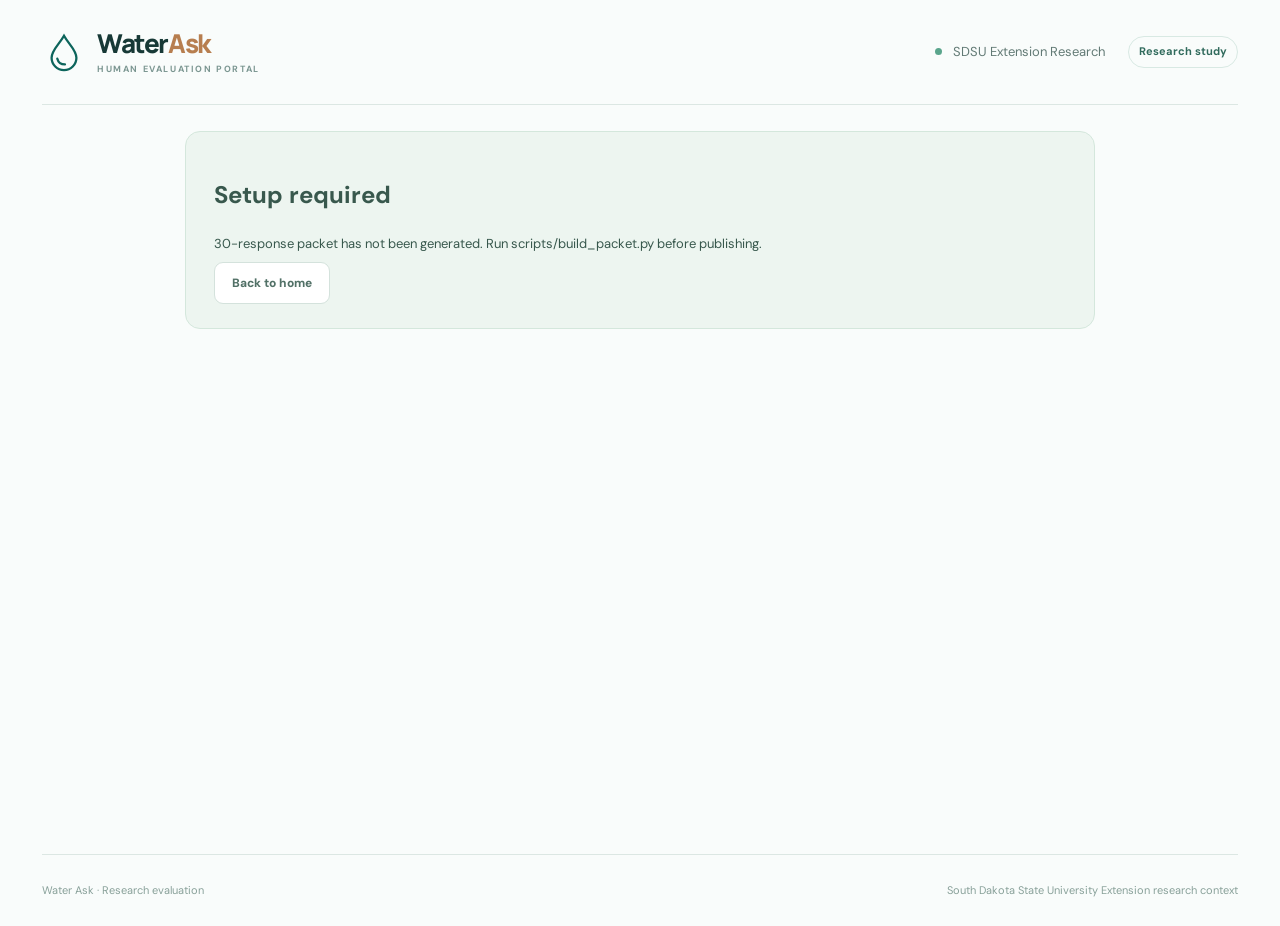
==== frontend/index.html @ 839d5b42 "Main Site" ====
<!doctype html>
<html lang="en"><head>
<meta charset="utf-8"><meta name="viewport" content="width=device-width, initial-scale=1">
<meta name="theme-color" content="#0e4947"><meta name="description" content="SDSU Water Ask: human evaluation of AI-assisted water resource answers.">
<title>Water Ask | Human Evaluation</title>
<link rel="preconnect" href="https://fonts.googleapis.com"><link rel="preconnect" href="https://fonts.gstatic.com" crossorigin>
<link href="https://fonts.googleapis.com/css2?family=DM+Sans:wght@400;500;600;700&family=Manrope:wght@400;500;600;700;800&display=swap" rel="stylesheet">
<link rel="stylesheet" href="style.css"><script src="config.js"></script><script defer src="app.js"></script>
</head><body>
<div class="shell">
<header class="site-header"><a class="brand" href="#" id="homeLink" aria-label="Water Ask Home"><span class="brand-icon" aria-hidden="true"><svg viewBox="0 0 44 44" fill="none"><path d="M22 5c5 9 13 15 13 23a13 13 0 1 1-26 0C9 20 17 14 22 5Z" stroke="currentColor" stroke-width="2.4"/><path d="M15 29c1 4 4 6 8 6" stroke="currentColor" stroke-width="2.4" stroke-linecap="round"/></svg></span><span>Water<span class="brand-accent">Ask</span><small>HUMAN EVALUATION PORTAL</small></span></a><div class="header-right"><span class="header-dot"></span><span>SDSU Extension Research</span><span class="header-tag">Research study</span></div></header>
<main>
<section id="landing" class="view"><div class="hero"><div class="eyebrow"><span class="pulse"></span> SOUTH DAKOTA WATER RESOURCES · RESEARCH STUDY</div><h1>Helping make water<br><em>research more accessible.</em></h1><p>Explore our Retrieval-Augmented Generation (RAG) project or help assess the quality of AI-generated answers using a simple, guided evaluation.</p></div>
<div class="choice-grid"><a class="choice-card choice-learn" href="https://jackssdstate-my.sharepoint.com/:f:/g/personal/nirajan_ghimire_jacks_sdstate_edu/IgARyG3_3WVORIlcYuqxQpuQAceXx2828VriGo1oYmivia4?e=wcxKYQ" target="_blank" rel="noopener noreferrer"><span class="choice-icon"><svg viewBox="0 0 48 48" fill="none" stroke="currentColor" stroke-width="2" stroke-linecap="round" stroke-linejoin="round"><path d="M24 10 4 20l20 10 20-10L24 10Z"/><path d="M11 25v9c9 7 17 7 26 0v-9"/><path d="M44 20v13"/></svg></span><span class="choice-index">01 / EXPLORE</span><h2>Learn about the RAG</h2><p>Learn how Water Ask retrieves SDSU Extension research and uses it to support water resource questions.</p><span class="choice-action">Explore project resources <span aria-hidden="true">↗</span></span></a>
<button type="button" class="choice-card choice-eval" id="openEvaluation"><span class="choice-icon"><svg viewBox="0 0 48 48" fill="none" stroke="currentColor" stroke-width="2" stroke-linecap="round" stroke-linejoin="round"><rect x="11" y="8" width="28" height="35" rx="5"/><path d="M19 8V5h12v3M18 20l3 3 5-6M18 33h14M28 21h5"/></svg></span><span class="choice-index">02 / PARTICIPATE</span><h2>Evaluate AI responses</h2><p>Read 30 anonymized AI answers, review supporting sources, and score their quality using four research metrics.</p><span class="choice-action">Begin evaluation <span aria-hidden="true">→</span></span></button></div>
<div class="landing-footnote"><span>30 responses</span><span>4 evaluation dimensions</span><span>Anonymous model identities</span></div></section>
<section id="register" class="view hidden narrow"><button class="back-link" data-goto="landing">← Back to home</button><div class="step-label">GETTING STARTED · STEP 01</div><h1 class="section-title">Evaluator information</h1><p class="section-subtitle">Before beginning, please enter your information. You'll evaluate 30 AI responses, one at a time.</p><div class="notice"><div class="notice-title">Privacy and research use</div><p>Your name, email, and affiliation will be collected for research administration. Your evaluation scores will be analyzed and reported using a participant ID rather than your name or email. Identifying information will not be included in published results or publicly shared datasets. Access will be restricted to the authorized research team. Your survey progress is stored in Cloudflare's database.</p><p class="muted-small">Provide this notice only if it matches your actual research practices and any required ethics/IRB approval. Initials are not inherently anonymous.</p></div><form id="registerForm" class="form-card"><div class="field-row"><label>Judge initials <span>*</span><input name="initials" required minlength="2" maxlength="12" autocomplete="off" placeholder="e.g., NG"></label><label>Full name <span>*</span><input name="full_name" required maxlength="120" autocomplete="name" placeholder="Your full name"></label></div><div class="field-row"><label>Email address <span>*</span><input name="email" type="email" required maxlength="254" autocomplete="email" placeholder="name@university.edu"></label><label>Institutional affiliation <span>*</span><input name="affiliation" required maxlength="200" autocomplete="organization" placeholder="e.g., South Dakota State University"></label></div><label class="check-label"><input name="consent" type="checkbox" required><span>I have read the information above and agree to take part in this evaluation.</span></label><div class="form-footer"><p>All 30 responses can be completed across multiple visits on this device.</p><button type="submit" class="primary-btn" id="registerBtn">Continue to evaluation <span>→</span></button></div></form></section>
<section id="evaluation" class="view hidden"><div class="eval-top"><div><span class="step-label">INDEPENDENT HUMAN EVALUATION</span><h1 class="section-title">Review AI responses</h1></div><button id="exitEval" class="outline-btn">Save & exit</button></div><div class="eval-layout"><aside class="eval-sidebar"><div class="sidebar-label">YOUR PROGRESS</div><div class="progress-numbers"><strong id="progressCount">0</strong><span>/ 30 completed</span></div><div class="progress-track"><div id="progressFill"></div></div><div class="sidebar-divider"></div><div class="sidebar-label">RESPONSE NAVIGATION</div><div class="question-nav" id="questionNav"></div><div class="sidebar-tip"><strong>Evaluation guide</strong><p>Score the answer itself, not the AI model. Expand its retrieved sources if needed.</p><span>1 = Very poor · 5 = Excellent</span></div></aside><div class="eval-main"><div class="eval-card"><div class="eval-eyebrow" id="responseCounter">RESPONSE 01 OF 30</div><h2 id="questionTitle">Loading question...</h2><div class="response-area"><div class="response-head"><span class="small-icon">✦</span> AI-GENERATED RESPONSE <span class="blind-pill">Model identity hidden</span></div><div id="answerContent" class="answer-content"></div></div><details class="sources-panel" id="sourcesPanel"><summary><span>▤ &nbsp; Retrieved source excerpts <span id="sourceCount" class="count-pill">0</span></span><span class="summary-right">Click to review <span aria-hidden="true">⌄</span></span></summary><div id="sourcesContent" class="source-content"></div></details><div class="ratings-area"><h3>Evaluate this response</h3><p>Choose one rating for each of the four dimensions below.</p><div id="ratingGroups"></div><label class="comment-label" for="commentInput">Additional comments <span>(optional)</span></label><textarea id="commentInput" rows="3" maxlength="3000" placeholder="Describe any factual errors, unsupported claims, or missing information..."></textarea></div></div><div class="nav-actions"><button class="outline-btn" id="prevBtn">← Previous</button><div class="save-feedback" id="saveFeedback" role="status" aria-live="polite"></div><button class="primary-btn" id="saveNextBtn">Save & next →</button></div><div id="finalActions" class="final-actions hidden"><p>Once all 30 responses have been saved, you can submit your evaluation.</p><button class="primary-btn" id="submitBtn">Submit all evaluations ✓</button></div></div></div></section>
<section id="complete" class="view hidden narrow completion"><div class="completion-mark">✓</div><span class="step-label">EVALUATION SUBMITTED</span><h1>Thank you for contributing.</h1><p>Your evaluation has been securely submitted. Your answers will help the research team compare AI-generated responses and improve the quality of evidence-grounded water information.</p><div class="receipt"><span>Participant ID</span><strong id="receiptId"></strong></div><button class="outline-btn" data-goto="landing">Return to home</button></section>
<section id="setup" class="view hidden narrow"><div class="notice"><h2>Setup required</h2><p id="setupError">This site needs an evaluation packet and Cloudflare API URL before it can accept responses.</p><button data-goto="landing" class="outline-btn">Back to home</button></div></section>
</main><footer class="site-footer"><span>Water Ask · Research evaluation</span><span>South Dakota State University Extension research context</span></footer>
</div><div id="toast" class="toast" role="alert" aria-live="assertive"></div>
</body></html>
---- frontend/style.css ----
:root{--ink:#173936;--muted:#6b817d;--green:#0d655c;--light:#edf6f3;--stroke:#dce7e3;--bg:#f9fcfb;--accent:#ba753f}*{box-sizing:border-box}body{margin:0;font-family:'DM Sans',sans-serif;color:var(--ink);background:var(--bg);line-height:1.55}button,input,textarea{font:inherit}button{cursor:pointer}a{color:inherit}.shell{max-width:1370px;padding:0 42px;margin:auto}.site-header{display:flex;justify-content:space-between;align-items:center;height:105px;border-bottom:1px solid var(--stroke)}.brand{display:flex;align-items:center;gap:11px;text-decoration:none;font:800 26px 'Manrope',sans-serif;letter-spacing:-1.4px;line-height:1.1}.brand-icon{width:44px;height:44px;display:grid;place-items:center;color:var(--green)}.brand-icon svg{width:42px}.brand-accent{color:#b77e4f}.brand small{display:block;font:700 9px 'DM Sans',sans-serif;letter-spacing:1.6px;color:#7b9691;margin-top:5px}.header-right{display:flex;gap:11px;align-items:center;color:#627a75;font-size:13px}.header-dot,.pulse{background:#5aa58c;border-radius:50%;width:7px;height:7px;display:inline-block}.header-tag{margin-left:12px;border:1px solid #d8e9e3;color:#316b5d;padding:6px 10px;border-radius:100px;font-size:11px;font-weight:700}main{min-height:calc(100vh - 177px)}.view{animation:fade .35s ease}.hidden{display:none!important}@keyframes fade{from{opacity:.3;transform:translateY(5px)}to{opacity:1;transform:none}}.hero{padding:78px 0 44px;max-width:850px}.eyebrow,.step-label{color:var(--green);font-weight:800;letter-spacing:2px;font-size:10px}.eyebrow{display:flex;align-items:center;gap:10px}.hero h1{font:800 clamp(37px,4.2vw,65px)/1.15 'Manrope',sans-serif;letter-spacing:-3.1px;margin:20px 0}.hero h1 em{font-style:normal;color:#538779}.hero p{max-width:680px;font-size:16px;color:#637b76;margin:0;line-height:1.9}.choice-grid{display:grid;grid-template-columns:repeat(2,minmax(0,1fr));gap:24px}.choice-card{text-decoration:none;display:flex;flex-direction:column;align-items:flex-start;text-align:left;padding:37px 39px 32px;min-height:333px;border:1px solid var(--stroke);border-radius:17px;background:white;box-shadow:0 12px 34px rgba(19,53,44,.035);transition:transform .2s,border-color .2s,box-shadow .2s;color:var(--ink);width:100%}.choice-card:hover{transform:translateY(-4px);border-color:#9dbeb2;box-shadow:0 20px 45px rgba(19,53,44,.07)}.choice-eval{background:#eaf4ee;border-color:#cfe5d8}.choice-icon{display:grid;place-items:center;width:62px;height:62px;background:#eef4f0;border-radius:17px;margin-bottom:28px;color:#48796d}.choice-eval .choice-icon{background:#d7eae0;color:#116956}.choice-icon svg{width:34px;height:34px}.choice-index{font:800 10px 'DM Sans',sans-serif;color:#88a19a;letter-spacing:1.6px}.choice-card h2{font:800 25px 'Manrope',sans-serif;letter-spacing:-1px;margin:10px 0 8px}.choice-card p{color:#6d827d;font-size:14px;max-width:420px;line-height:1.8;margin:0 0 25px}.choice-action{margin-top:auto;font-size:13px;font-weight:800;color:#126958;display:flex;align-items:center;gap:10px}.landing-footnote{display:flex;gap:30px;color:#88a098;font-weight:600;font-size:12px;margin:29px 0 60px}.landing-footnote span:before{content:'✓';margin-right:8px;color:#57a88f}.site-footer{height:72px;border-top:1px solid var(--stroke);display:flex;justify-content:space-between;align-items:center;color:#88a099;font-size:11px}.narrow{max-width:910px;margin:0 auto}.back-link{margin:35px 0 24px;background:none;border:0;color:#6c827a;font-weight:700;padding:0}.section-title{font:800 35px 'Manrope',sans-serif;letter-spacing:-1.3px;margin:9px 0}.section-subtitle{color:#69807a;margin:10px 0 25px}.notice{background:#edf5f0;border:1px solid #d4e7dc;border-radius:15px;padding:24px 28px;color:#38584d;margin:26px 0}.notice-title{font-weight:800;margin-bottom:8px}.notice p{font-size:13px;line-height:1.75;margin:6px 0}.muted-small{color:#77908a}.form-card{background:#fff;border:1px solid var(--stroke);border-radius:16px;padding:28px 30px;margin-bottom:55px}.field-row{display:grid;grid-template-columns:1fr 1fr;gap:24px;margin-bottom:24px}label{font-size:13px;font-weight:700;display:block}label>span{color:#a96c45}input:not([type=checkbox]),textarea{display:block;width:100%;outline:none;border:1px solid #dae7e2;border-radius:9px;padding:13px 14px;background:#fff;color:var(--ink);font-size:14px;margin-top:9px}input:focus,textarea:focus{border-color:#388b77;box-shadow:0 0 0 3px #cbe8dc66}.check-label{display:flex;align-items:flex-start;gap:10px;font-weight:500;color:#566f67;line-height:1.6}.check-label input{width:18px;height:18px;accent-color:var(--green);margin-top:3px;flex:none}.form-footer{display:flex;align-items:center;justify-content:space-between;gap:20px;margin-top:25px;border-top:1px solid var(--stroke);padding-top:24px}.form-footer p{max-width:300px;font-size:12px;color:#87a097}.primary-btn{background:var(--green);border:1px solid var(--green);color:white;padding:13px 21px;border-radius:9px;font-size:13px;font-weight:800;white-space:nowrap}.primary-btn:hover{background:#094d46}.primary-btn:disabled{opacity:.5;cursor:wait}.outline-btn{background:#fff;border:1px solid #d4e2dc;border-radius:9px;padding:11px 17px;font-size:12px;font-weight:800;color:#527167}.outline-btn:hover{background:#f0f8f4}.eval-top{display:flex;align-items:end;justify-content:space-between;margin:38px 0 26px}.eval-layout{display:grid;grid-template-columns:252px minmax(0,1fr);gap:29px;align-items:start;margin-bottom:55px}.eval-sidebar{background:#fff;border:1px solid var(--stroke);border-radius:14px;padding:24px;position:sticky;top:16px}.sidebar-label{font-weight:800;font-size:10px;color:#809c92;letter-spacing:1.5px}.progress-numbers{margin:13px 0}.progress-numbers strong{font:800 30px 'Manrope',sans-serif}.progress-numbers span{font-size:12px;color:#90a69d}.progress-track{background:#eaf1ed;height:7px;border-radius:8px;overflow:hidden}.progress-track div{width:0;height:100%;background:#258471;transition:width .25s}.sidebar-divider{border-top:1px solid var(--stroke);margin:26px 0}.question-nav{display:grid;grid-template-columns:repeat(5,1fr);gap:8px;margin:15px 0 24px}.question-nav button{border:1px solid #e1ebe6;color:#6d857c;background:white;border-radius:7px;height:36px;font-size:11px;font-weight:800}.question-nav button.done{background:#d6ecdf;border-color:#a7cfbc;color:#1a7d64}.question-nav button.active{background:#176f62;border-color:#176f62;color:white}.sidebar-tip{background:#f1f8f4;padding:16px;border-radius:11px;color:#53786a}.sidebar-tip strong{font-size:12px}.sidebar-tip p{font-size:12px;margin:7px 0 12px}.sidebar-tip span{font-size:10px;font-weight:800}.eval-card{border:1px solid var(--stroke);border-radius:16px;background:#fff;padding:32px}.eval-eyebrow{color:#1d806c;font-size:10px;font-weight:800;letter-spacing:1.4px}.eval-card h2{font:800 23px/1.45 'Manrope',sans-serif;letter-spacing:-.7px;margin:13px 0 23px}.response-area{background:#f5f8f7;border:1px solid #e5eeea;border-radius:12px;padding:23px}.response-head{font-size:11px;letter-spacing:1px;color:#607e71;font-weight:800;display:flex;align-items:center;gap:9px;margin-bottom:19px}.small-icon{color:#bd8c4e;font-size:18px}.blind-pill{margin-left:auto;background:white;padding:5px 10px;border:1px solid #e0e9e3;color:#849c90;border-radius:100px;letter-spacing:0;font-size:10px}.answer-content{font-size:14px;line-height:1.9;color:#29433f;overflow-wrap:anywhere}.answer-content p{margin:0 0 14px}.answer-content p:last-child{margin-bottom:0}.answer-content h3{margin:15px 0 7px;font-size:15px}.answer-content ul,.answer-content ol{padding-left:22px;margin:6px 0 14px}.answer-content li{margin:6px 0}.answer-content a{color:var(--green)}.citation{color:#177965;font-weight:800}.sources-panel{margin:21px 0;border:1px solid #dce8e2;border-radius:12px}.sources-panel summary{list-style:none;display:flex;justify-content:space-between;gap:16px;align-items:center;padding:17px 18px;font-size:13px;font-weight:800;cursor:pointer}.sources-panel summary::-webkit-details-marker{display:none}.summary-right{color:#8aa49a;font-weight:500;font-size:11px}.count-pill{font-size:10px;background:#eaf3ef;color:#467e6b;padding:3px 8px;border-radius:100px;margin-left:6px}.source-content{border-top:1px solid var(--stroke);padding:0 18px 18px;max-height:520px;overflow:auto}.source-item{padding:17px 0;border-bottom:1px solid var(--stroke)}.source-item:last-child{border-bottom:none}.source-item strong{font-size:12px}.source-item p{white-space:pre-wrap;color:#5b746a;font-size:12px;line-height:1.75;margin:8px 0 0}.ratings-area{border-top:1px solid var(--stroke);margin-top:28px;padding-top:25px}.ratings-area h3{font:800 20px 'Manrope',sans-serif;margin:0 0 6px}.ratings-area>p{font-size:12px;color:#829a8f;margin:0 0 22px}.metric-row{display:grid;grid-template-columns:minmax(0,1fr) minmax(250px,1.1fr);align-items:center;gap:20px;border-bottom:1px solid #edf1ef;padding:13px 0}.metric-name strong{font-size:13px}.metric-name small{font-size:11px;display:block;color:#8aa096;margin-top:2px}.scale{display:flex;gap:6px;justify-content:flex-end}.score-option{display:flex;align-items:center;justify-content:center;width:36px;height:36px;cursor:pointer}.score-option input{position:absolute;opacity:0;width:1px;height:1px}.score-option span{height:36px;width:36px;display:grid;place-items:center;border:1px solid #dbe7e1;border-radius:8px;color:#799087;font-size:12px;font-weight:800}.score-option input:checked+span{background:var(--green);border-color:var(--green);color:#fff}.score-option input:focus-visible+span{outline:3px solid #9ad7b9;outline-offset:2px}.comment-label{margin-top:23px}.comment-label span{font-weight:400;color:#97a99e}.nav-actions{display:flex;align-items:center;justify-content:space-between;gap:15px;margin-top:18px}.save-feedback{font-size:12px;color:#528675}.final-actions{margin-top:22px;text-align:right;background:#eef8f1;border:1px solid #d9e7d9;padding:21px;border-radius:12px}.final-actions p{font-size:12px;color:#557368}.completion{text-align:center;padding:100px 0}.completion-mark{width:88px;height:88px;background:#dbf0e4;color:#187b65;display:grid;place-items:center;border-radius:50%;font-size:44px;margin:0 auto 25px}.completion h1{font:800 35px 'Manrope',sans-serif}.completion p{color:#71887e;max-width:600px;margin:0 auto 30px}.receipt{padding:16px 24px;background:#edf6f0;border:1px solid var(--stroke);border-radius:12px;margin:0 auto 26px;max-width:400px;display:flex;flex-direction:column;gap:8px}.receipt span{color:#8ba69b;font-size:12px}.receipt strong{font-size:12px;overflow-wrap:anywhere}.toast{position:fixed;bottom:22px;right:22px;background:#24463e;color:#fff;padding:13px 20px;border-radius:9px;box-shadow:0 10px 35px #0003;font-size:13px;max-width:390px;display:none;z-index:20}.toast.show{display:block}@media(max-width:860px){.shell{padding:0 20px}.choice-grid{grid-template-columns:1fr}.eval-layout{grid-template-columns:1fr}.eval-sidebar{position:static}.question-nav{grid-template-columns:repeat(10,1fr)}.header-right .header-tag{display:none}.hero{padding-top:48px}}@media(max-width:540px){.site-header{height:80px}.header-right{font-size:0}.choice-card{padding:25px;min-height:290px}.hero h1{letter-spacing:-1.8px}.landing-footnote{gap:10px;flex-wrap:wrap}.field-row{grid-template-columns:1fr;gap:18px}.form-footer{flex-direction:column;align-items:stretch}.form-card,.eval-card{padding:21px}.eval-top{align-items:start}.eval-top .outline-btn{margin-top:16px}.metric-row{grid-template-columns:1fr;gap:10px}.scale{justify-content:flex-start}.question-nav{grid-template-columns:repeat(6,1fr)}.site-footer{gap:10px;font-size:9px}.nav-actions{flex-wrap:wrap}.save-feedback{order:3;width:100%;text-align:center}}
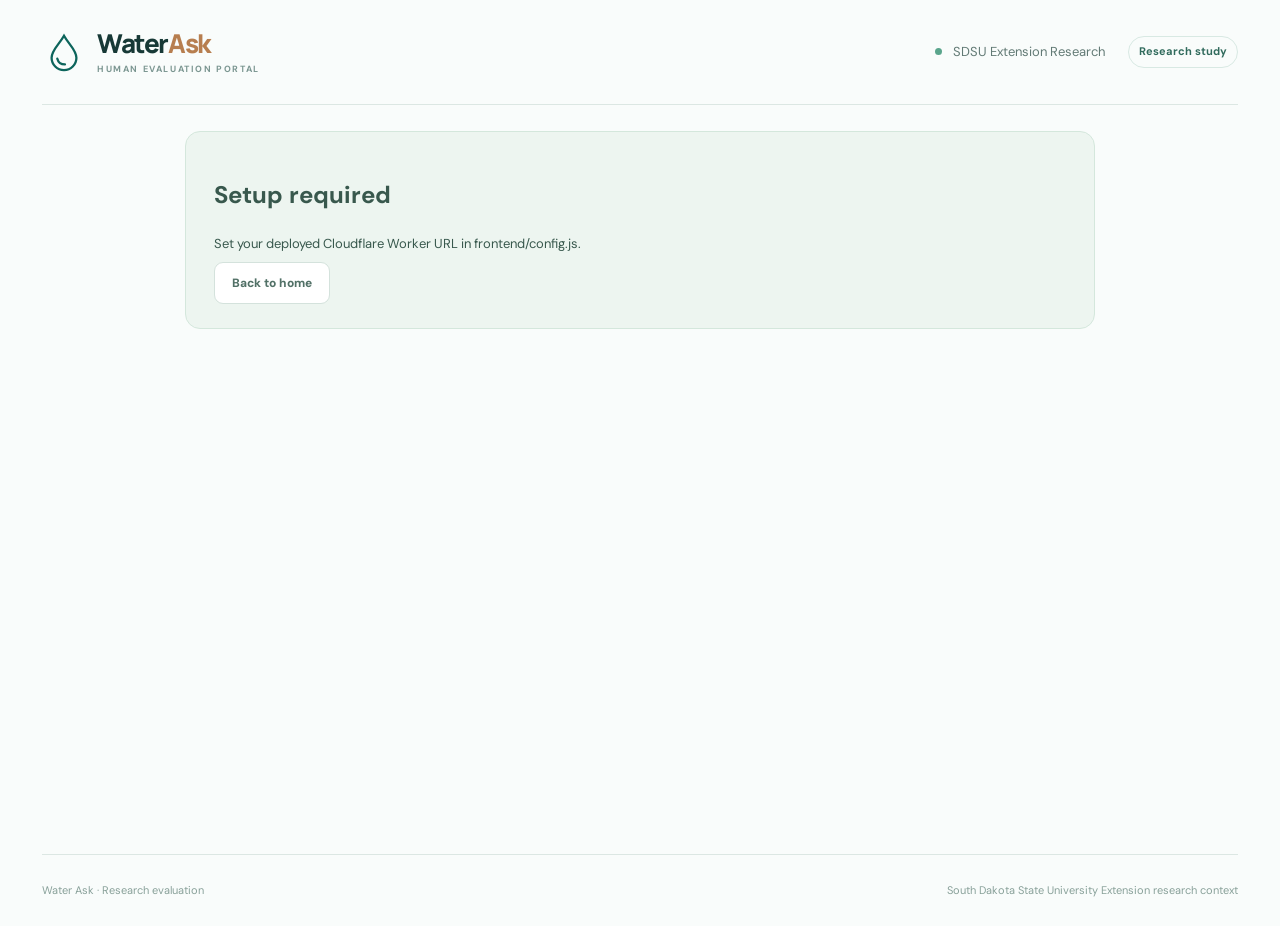
==== commit f8a525c8: "Final design" ====
--- a/frontend/index.html
+++ b/frontend/index.html
@@ -12,10 +12,19 @@
 <main>
 <section id="landing" class="view"><div class="hero"><div class="eyebrow"><span class="pulse"></span> SOUTH DAKOTA WATER RESOURCES · RESEARCH STUDY</div><h1>Helping make water<br><em>research more accessible.</em></h1><p>Explore our Retrieval-Augmented Generation (RAG) project or help assess the quality of AI-generated answers using a simple, guided evaluation.</p></div>
 <div class="choice-grid"><a class="choice-card choice-learn" href="https://jackssdstate-my.sharepoint.com/:f:/g/personal/nirajan_ghimire_jacks_sdstate_edu/IgARyG3_3WVORIlcYuqxQpuQAceXx2828VriGo1oYmivia4?e=wcxKYQ" target="_blank" rel="noopener noreferrer"><span class="choice-icon"><svg viewBox="0 0 48 48" fill="none" stroke="currentColor" stroke-width="2" stroke-linecap="round" stroke-linejoin="round"><path d="M24 10 4 20l20 10 20-10L24 10Z"/><path d="M11 25v9c9 7 17 7 26 0v-9"/><path d="M44 20v13"/></svg></span><span class="choice-index">01 / EXPLORE</span><h2>Learn about the RAG</h2><p>Learn how Water Ask retrieves SDSU Extension research and uses it to support water resource questions.</p><span class="choice-action">Explore project resources <span aria-hidden="true">↗</span></span></a>
-<button type="button" class="choice-card choice-eval" id="openEvaluation"><span class="choice-icon"><svg viewBox="0 0 48 48" fill="none" stroke="currentColor" stroke-width="2" stroke-linecap="round" stroke-linejoin="round"><rect x="11" y="8" width="28" height="35" rx="5"/><path d="M19 8V5h12v3M18 20l3 3 5-6M18 33h14M28 21h5"/></svg></span><span class="choice-index">02 / PARTICIPATE</span><h2>Evaluate AI responses</h2><p>Read 30 anonymized AI answers, review supporting sources, and score their quality using four research metrics.</p><span class="choice-action">Begin evaluation <span aria-hidden="true">→</span></span></button></div>
-<div class="landing-footnote"><span>30 responses</span><span>4 evaluation dimensions</span><span>Anonymous model identities</span></div></section>
-<section id="register" class="view hidden narrow"><button class="back-link" data-goto="landing">← Back to home</button><div class="step-label">GETTING STARTED · STEP 01</div><h1 class="section-title">Evaluator information</h1><p class="section-subtitle">Before beginning, please enter your information. You'll evaluate 30 AI responses, one at a time.</p><div class="notice"><div class="notice-title">Privacy and research use</div><p>Your name, email, and affiliation will be collected for research administration. Your evaluation scores will be analyzed and reported using a participant ID rather than your name or email. Identifying information will not be included in published results or publicly shared datasets. Access will be restricted to the authorized research team. Your survey progress is stored in Cloudflare's database.</p><p class="muted-small">Provide this notice only if it matches your actual research practices and any required ethics/IRB approval. Initials are not inherently anonymous.</p></div><form id="registerForm" class="form-card"><div class="field-row"><label>Judge initials <span>*</span><input name="initials" required minlength="2" maxlength="12" autocomplete="off" placeholder="e.g., NG"></label><label>Full name <span>*</span><input name="full_name" required maxlength="120" autocomplete="name" placeholder="Your full name"></label></div><div class="field-row"><label>Email address <span>*</span><input name="email" type="email" required maxlength="254" autocomplete="email" placeholder="name@university.edu"></label><label>Institutional affiliation <span>*</span><input name="affiliation" required maxlength="200" autocomplete="organization" placeholder="e.g., South Dakota State University"></label></div><label class="check-label"><input name="consent" type="checkbox" required><span>I have read the information above and agree to take part in this evaluation.</span></label><div class="form-footer"><p>All 30 responses can be completed across multiple visits on this device.</p><button type="submit" class="primary-btn" id="registerBtn">Continue to evaluation <span>→</span></button></div></form></section>
-<section id="evaluation" class="view hidden"><div class="eval-top"><div><span class="step-label">INDEPENDENT HUMAN EVALUATION</span><h1 class="section-title">Review AI responses</h1></div><button id="exitEval" class="outline-btn">Save & exit</button></div><div class="eval-layout"><aside class="eval-sidebar"><div class="sidebar-label">YOUR PROGRESS</div><div class="progress-numbers"><strong id="progressCount">0</strong><span>/ 30 completed</span></div><div class="progress-track"><div id="progressFill"></div></div><div class="sidebar-divider"></div><div class="sidebar-label">RESPONSE NAVIGATION</div><div class="question-nav" id="questionNav"></div><div class="sidebar-tip"><strong>Evaluation guide</strong><p>Score the answer itself, not the AI model. Expand its retrieved sources if needed.</p><span>1 = Very poor · 5 = Excellent</span></div></aside><div class="eval-main"><div class="eval-card"><div class="eval-eyebrow" id="responseCounter">RESPONSE 01 OF 30</div><h2 id="questionTitle">Loading question...</h2><div class="response-area"><div class="response-head"><span class="small-icon">✦</span> AI-GENERATED RESPONSE <span class="blind-pill">Model identity hidden</span></div><div id="answerContent" class="answer-content"></div></div><details class="sources-panel" id="sourcesPanel"><summary><span>▤ &nbsp; Retrieved source excerpts <span id="sourceCount" class="count-pill">0</span></span><span class="summary-right">Click to review <span aria-hidden="true">⌄</span></span></summary><div id="sourcesContent" class="source-content"></div></details><div class="ratings-area"><h3>Evaluate this response</h3><p>Choose one rating for each of the four dimensions below.</p><div id="ratingGroups"></div><label class="comment-label" for="commentInput">Additional comments <span>(optional)</span></label><textarea id="commentInput" rows="3" maxlength="3000" placeholder="Describe any factual errors, unsupported claims, or missing information..."></textarea></div></div><div class="nav-actions"><button class="outline-btn" id="prevBtn">← Previous</button><div class="save-feedback" id="saveFeedback" role="status" aria-live="polite"></div><button class="primary-btn" id="saveNextBtn">Save & next →</button></div><div id="finalActions" class="final-actions hidden"><p>Once all 30 responses have been saved, you can submit your evaluation.</p><button class="primary-btn" id="submitBtn">Submit all evaluations ✓</button></div></div></div></section>
+<button type="button" class="choice-card choice-eval" id="openEvaluation"><span class="choice-icon"><svg viewBox="0 0 48 48" fill="none" stroke="currentColor" stroke-width="2" stroke-linecap="round" stroke-linejoin="round"><rect x="11" y="8" width="28" height="35" rx="5"/><path d="M19 8V5h12v3M18 20l3 3 5-6M18 33h14M28 21h5"/></svg></span><span class="choice-index">02 / PARTICIPATE</span><h2>Evaluate AI responses</h2><p>Compare three anonymized AI answers for each of 10 questions, review the evidence, and score each answer on four research metrics.</p><span class="choice-action">Begin evaluation <span aria-hidden="true">→</span></span></button></div>
+<div class="landing-footnote"><span>10 questions · 30 responses</span><span>4 evaluation dimensions</span><span>Anonymous model identities</span></div></section>
+<section id="register" class="view hidden narrow"><button class="back-link" data-goto="landing">← Back to home</button><div class="step-label">GETTING STARTED · STEP 01</div><h1 class="section-title">Evaluator information</h1><p class="section-subtitle">Before beginning, please enter your information. You'll compare three AI responses for each of 10 questions.</p><div class="notice"><div class="notice-title">Privacy and research use</div><p>Your name, email, and affiliation will be collected for research administration. Your evaluation scores will be analyzed and reported using a participant ID rather than your name or email. Identifying information will not be included in published results or publicly shared datasets. Access will be restricted to the authorized research team. Your survey progress is stored in Cloudflare's database.</p><p class="muted-small">Provide this notice only if it matches your actual research practices and any required ethics/IRB approval. Initials are not inherently anonymous.</p></div><form id="registerForm" class="form-card"><div class="field-row"><label>Judge initials <span>*</span><input name="initials" required minlength="2" maxlength="12" autocomplete="off" placeholder="e.g., NG"></label><label>Full name <span>*</span><input name="full_name" required maxlength="120" autocomplete="name" placeholder="Your full name"></label></div><div class="field-row"><label>Email address <span>*</span><input name="email" type="email" required maxlength="254" autocomplete="email" placeholder="name@university.edu"></label><label>Institutional affiliation <span>*</span><input name="affiliation" required maxlength="200" autocomplete="organization" placeholder="e.g., South Dakota State University"></label></div><label class="check-label"><input name="consent" type="checkbox" required><span>I have read the information above and agree to take part in this evaluation.</span></label><div class="form-footer"><p>Your scores can be saved and resumed later on this device.</p><button type="submit" class="primary-btn" id="registerBtn">Continue to evaluation <span>→</span></button></div></form></section>
+<section id="evaluation" class="view hidden">
+  <div class="compare-intro"><div><span class="step-label">BLINDED HUMAN EVALUATION</span><h1 class="section-title">Compare AI responses</h1><p class="section-subtitle">Rate each response independently against the retrieved evidence. Model identities are concealed.</p></div><button id="exitEval" class="outline-btn">Save & exit</button></div>
+  <div class="compare-question"><div class="compare-question-top"><span id="responseCounter" class="eval-eyebrow">QUESTION 01 OF 10</span><span id="progressCount" class="question-count">0 / 30 saved ratings</span></div><h2 id="questionTitle">Loading question...</h2><div class="compare-progress" id="questionProgress"></div></div>
+  <div class="compare-grid">
+    <aside class="metric-guide compare-panel"><div class="compare-panel-title">📋 &nbsp; Evaluation guide</div><div class="guide-inner"><div class="guide-item"><strong>Correctness</strong><span>How factually accurate is the response?</span></div><div class="guide-item"><strong>Groundedness</strong><span>Are important claims supported by the retrieved sources?</span></div><div class="guide-item"><strong>Completeness</strong><span>Does it cover all important parts of the question?</span></div><div class="guide-item"><strong>Relevance</strong><span>Does it directly answer the question?</span></div></div><div class="guide-scale"><b>Rating scale</b><div>1 · Very poor</div><div>2 · Poor</div><div>3 · Fair</div><div>4 · Good</div><div>5 · Excellent</div><small>For out-of-scope questions, an appropriate refusal to invent information is a good response.</small></div></aside>
+    <div id="modelColumns" class="compare-models"></div>
+  </div>
+  <div class="compare-bottom"><button class="outline-btn" id="prevBtn">← Back</button><div class="save-feedback" id="saveFeedback" role="status" aria-live="polite"></div><button class="primary-btn" id="saveNextBtn">Save all 3 & next →</button></div>
+  <div id="finalActions" class="final-actions hidden"><p>All 30 responses are saved. Review your scores before final submission; submitted evaluations cannot be changed.</p><button id="submitBtn" class="primary-btn">Submit evaluation ✓</button></div>
+</section>
 <section id="complete" class="view hidden narrow completion"><div class="completion-mark">✓</div><span class="step-label">EVALUATION SUBMITTED</span><h1>Thank you for contributing.</h1><p>Your evaluation has been securely submitted. Your answers will help the research team compare AI-generated responses and improve the quality of evidence-grounded water information.</p><div class="receipt"><span>Participant ID</span><strong id="receiptId"></strong></div><button class="outline-btn" data-goto="landing">Return to home</button></section>
 <section id="setup" class="view hidden narrow"><div class="notice"><h2>Setup required</h2><p id="setupError">This site needs an evaluation packet and Cloudflare API URL before it can accept responses.</p><button data-goto="landing" class="outline-btn">Back to home</button></div></section>
 </main><footer class="site-footer"><span>Water Ask · Research evaluation</span><span>South Dakota State University Extension research context</span></footer>
--- a/frontend/style.css
+++ b/frontend/style.css
@@ -1 +1,6 @@
 :root{--ink:#173936;--muted:#6b817d;--green:#0d655c;--light:#edf6f3;--stroke:#dce7e3;--bg:#f9fcfb;--accent:#ba753f}*{box-sizing:border-box}body{margin:0;font-family:'DM Sans',sans-serif;color:var(--ink);background:var(--bg);line-height:1.55}button,input,textarea{font:inherit}button{cursor:pointer}a{color:inherit}.shell{max-width:1370px;padding:0 42px;margin:auto}.site-header{display:flex;justify-content:space-between;align-items:center;height:105px;border-bottom:1px solid var(--stroke)}.brand{display:flex;align-items:center;gap:11px;text-decoration:none;font:800 26px 'Manrope',sans-serif;letter-spacing:-1.4px;line-height:1.1}.brand-icon{width:44px;height:44px;display:grid;place-items:center;color:var(--green)}.brand-icon svg{width:42px}.brand-accent{color:#b77e4f}.brand small{display:block;font:700 9px 'DM Sans',sans-serif;letter-spacing:1.6px;color:#7b9691;margin-top:5px}.header-right{display:flex;gap:11px;align-items:center;color:#627a75;font-size:13px}.header-dot,.pulse{background:#5aa58c;border-radius:50%;width:7px;height:7px;display:inline-block}.header-tag{margin-left:12px;border:1px solid #d8e9e3;color:#316b5d;padding:6px 10px;border-radius:100px;font-size:11px;font-weight:700}main{min-height:calc(100vh - 177px)}.view{animation:fade .35s ease}.hidden{display:none!important}@keyframes fade{from{opacity:.3;transform:translateY(5px)}to{opacity:1;transform:none}}.hero{padding:78px 0 44px;max-width:850px}.eyebrow,.step-label{color:var(--green);font-weight:800;letter-spacing:2px;font-size:10px}.eyebrow{display:flex;align-items:center;gap:10px}.hero h1{font:800 clamp(37px,4.2vw,65px)/1.15 'Manrope',sans-serif;letter-spacing:-3.1px;margin:20px 0}.hero h1 em{font-style:normal;color:#538779}.hero p{max-width:680px;font-size:16px;color:#637b76;margin:0;line-height:1.9}.choice-grid{display:grid;grid-template-columns:repeat(2,minmax(0,1fr));gap:24px}.choice-card{text-decoration:none;display:flex;flex-direction:column;align-items:flex-start;text-align:left;padding:37px 39px 32px;min-height:333px;border:1px solid var(--stroke);border-radius:17px;background:white;box-shadow:0 12px 34px rgba(19,53,44,.035);transition:transform .2s,border-color .2s,box-shadow .2s;color:var(--ink);width:100%}.choice-card:hover{transform:translateY(-4px);border-color:#9dbeb2;box-shadow:0 20px 45px rgba(19,53,44,.07)}.choice-eval{background:#eaf4ee;border-color:#cfe5d8}.choice-icon{display:grid;place-items:center;width:62px;height:62px;background:#eef4f0;border-radius:17px;margin-bottom:28px;color:#48796d}.choice-eval .choice-icon{background:#d7eae0;color:#116956}.choice-icon svg{width:34px;height:34px}.choice-index{font:800 10px 'DM Sans',sans-serif;color:#88a19a;letter-spacing:1.6px}.choice-card h2{font:800 25px 'Manrope',sans-serif;letter-spacing:-1px;margin:10px 0 8px}.choice-card p{color:#6d827d;font-size:14px;max-width:420px;line-height:1.8;margin:0 0 25px}.choice-action{margin-top:auto;font-size:13px;font-weight:800;color:#126958;display:flex;align-items:center;gap:10px}.landing-footnote{display:flex;gap:30px;color:#88a098;font-weight:600;font-size:12px;margin:29px 0 60px}.landing-footnote span:before{content:'✓';margin-right:8px;color:#57a88f}.site-footer{height:72px;border-top:1px solid var(--stroke);display:flex;justify-content:space-between;align-items:center;color:#88a099;font-size:11px}.narrow{max-width:910px;margin:0 auto}.back-link{margin:35px 0 24px;background:none;border:0;color:#6c827a;font-weight:700;padding:0}.section-title{font:800 35px 'Manrope',sans-serif;letter-spacing:-1.3px;margin:9px 0}.section-subtitle{color:#69807a;margin:10px 0 25px}.notice{background:#edf5f0;border:1px solid #d4e7dc;border-radius:15px;padding:24px 28px;color:#38584d;margin:26px 0}.notice-title{font-weight:800;margin-bottom:8px}.notice p{font-size:13px;line-height:1.75;margin:6px 0}.muted-small{color:#77908a}.form-card{background:#fff;border:1px solid var(--stroke);border-radius:16px;padding:28px 30px;margin-bottom:55px}.field-row{display:grid;grid-template-columns:1fr 1fr;gap:24px;margin-bottom:24px}label{font-size:13px;font-weight:700;display:block}label>span{color:#a96c45}input:not([type=checkbox]),textarea{display:block;width:100%;outline:none;border:1px solid #dae7e2;border-radius:9px;padding:13px 14px;background:#fff;color:var(--ink);font-size:14px;margin-top:9px}input:focus,textarea:focus{border-color:#388b77;box-shadow:0 0 0 3px #cbe8dc66}.check-label{display:flex;align-items:flex-start;gap:10px;font-weight:500;color:#566f67;line-height:1.6}.check-label input{width:18px;height:18px;accent-color:var(--green);margin-top:3px;flex:none}.form-footer{display:flex;align-items:center;justify-content:space-between;gap:20px;margin-top:25px;border-top:1px solid var(--stroke);padding-top:24px}.form-footer p{max-width:300px;font-size:12px;color:#87a097}.primary-btn{background:var(--green);border:1px solid var(--green);color:white;padding:13px 21px;border-radius:9px;font-size:13px;font-weight:800;white-space:nowrap}.primary-btn:hover{background:#094d46}.primary-btn:disabled{opacity:.5;cursor:wait}.outline-btn{background:#fff;border:1px solid #d4e2dc;border-radius:9px;padding:11px 17px;font-size:12px;font-weight:800;color:#527167}.outline-btn:hover{background:#f0f8f4}.eval-top{display:flex;align-items:end;justify-content:space-between;margin:38px 0 26px}.eval-layout{display:grid;grid-template-columns:252px minmax(0,1fr);gap:29px;align-items:start;margin-bottom:55px}.eval-sidebar{background:#fff;border:1px solid var(--stroke);border-radius:14px;padding:24px;position:sticky;top:16px}.sidebar-label{font-weight:800;font-size:10px;color:#809c92;letter-spacing:1.5px}.progress-numbers{margin:13px 0}.progress-numbers strong{font:800 30px 'Manrope',sans-serif}.progress-numbers span{font-size:12px;color:#90a69d}.progress-track{background:#eaf1ed;height:7px;border-radius:8px;overflow:hidden}.progress-track div{width:0;height:100%;background:#258471;transition:width .25s}.sidebar-divider{border-top:1px solid var(--stroke);margin:26px 0}.question-nav{display:grid;grid-template-columns:repeat(5,1fr);gap:8px;margin:15px 0 24px}.question-nav button{border:1px solid #e1ebe6;color:#6d857c;background:white;border-radius:7px;height:36px;font-size:11px;font-weight:800}.question-nav button.done{background:#d6ecdf;border-color:#a7cfbc;color:#1a7d64}.question-nav button.active{background:#176f62;border-color:#176f62;color:white}.sidebar-tip{background:#f1f8f4;padding:16px;border-radius:11px;color:#53786a}.sidebar-tip strong{font-size:12px}.sidebar-tip p{font-size:12px;margin:7px 0 12px}.sidebar-tip span{font-size:10px;font-weight:800}.eval-card{border:1px solid var(--stroke);border-radius:16px;background:#fff;padding:32px}.eval-eyebrow{color:#1d806c;font-size:10px;font-weight:800;letter-spacing:1.4px}.eval-card h2{font:800 23px/1.45 'Manrope',sans-serif;letter-spacing:-.7px;margin:13px 0 23px}.response-area{background:#f5f8f7;border:1px solid #e5eeea;border-radius:12px;padding:23px}.response-head{font-size:11px;letter-spacing:1px;color:#607e71;font-weight:800;display:flex;align-items:center;gap:9px;margin-bottom:19px}.small-icon{color:#bd8c4e;font-size:18px}.blind-pill{margin-left:auto;background:white;padding:5px 10px;border:1px solid #e0e9e3;color:#849c90;border-radius:100px;letter-spacing:0;font-size:10px}.answer-content{font-size:14px;line-height:1.9;color:#29433f;overflow-wrap:anywhere}.answer-content p{margin:0 0 14px}.answer-content p:last-child{margin-bottom:0}.answer-content h3{margin:15px 0 7px;font-size:15px}.answer-content ul,.answer-content ol{padding-left:22px;margin:6px 0 14px}.answer-content li{margin:6px 0}.answer-content a{color:var(--green)}.citation{color:#177965;font-weight:800}.sources-panel{margin:21px 0;border:1px solid #dce8e2;border-radius:12px}.sources-panel summary{list-style:none;display:flex;justify-content:space-between;gap:16px;align-items:center;padding:17px 18px;font-size:13px;font-weight:800;cursor:pointer}.sources-panel summary::-webkit-details-marker{display:none}.summary-right{color:#8aa49a;font-weight:500;font-size:11px}.count-pill{font-size:10px;background:#eaf3ef;color:#467e6b;padding:3px 8px;border-radius:100px;margin-left:6px}.source-content{border-top:1px solid var(--stroke);padding:0 18px 18px;max-height:520px;overflow:auto}.source-item{padding:17px 0;border-bottom:1px solid var(--stroke)}.source-item:last-child{border-bottom:none}.source-item strong{font-size:12px}.source-item p{white-space:pre-wrap;color:#5b746a;font-size:12px;line-height:1.75;margin:8px 0 0}.ratings-area{border-top:1px solid var(--stroke);margin-top:28px;padding-top:25px}.ratings-area h3{font:800 20px 'Manrope',sans-serif;margin:0 0 6px}.ratings-area>p{font-size:12px;color:#829a8f;margin:0 0 22px}.metric-row{display:grid;grid-template-columns:minmax(0,1fr) minmax(250px,1.1fr);align-items:center;gap:20px;border-bottom:1px solid #edf1ef;padding:13px 0}.metric-name strong{font-size:13px}.metric-name small{font-size:11px;display:block;color:#8aa096;margin-top:2px}.scale{display:flex;gap:6px;justify-content:flex-end}.score-option{display:flex;align-items:center;justify-content:center;width:36px;height:36px;cursor:pointer}.score-option input{position:absolute;opacity:0;width:1px;height:1px}.score-option span{height:36px;width:36px;display:grid;place-items:center;border:1px solid #dbe7e1;border-radius:8px;color:#799087;font-size:12px;font-weight:800}.score-option input:checked+span{background:var(--green);border-color:var(--green);color:#fff}.score-option input:focus-visible+span{outline:3px solid #9ad7b9;outline-offset:2px}.comment-label{margin-top:23px}.comment-label span{font-weight:400;color:#97a99e}.nav-actions{display:flex;align-items:center;justify-content:space-between;gap:15px;margin-top:18px}.save-feedback{font-size:12px;color:#528675}.final-actions{margin-top:22px;text-align:right;background:#eef8f1;border:1px solid #d9e7d9;padding:21px;border-radius:12px}.final-actions p{font-size:12px;color:#557368}.completion{text-align:center;padding:100px 0}.completion-mark{width:88px;height:88px;background:#dbf0e4;color:#187b65;display:grid;place-items:center;border-radius:50%;font-size:44px;margin:0 auto 25px}.completion h1{font:800 35px 'Manrope',sans-serif}.completion p{color:#71887e;max-width:600px;margin:0 auto 30px}.receipt{padding:16px 24px;background:#edf6f0;border:1px solid var(--stroke);border-radius:12px;margin:0 auto 26px;max-width:400px;display:flex;flex-direction:column;gap:8px}.receipt span{color:#8ba69b;font-size:12px}.receipt strong{font-size:12px;overflow-wrap:anywhere}.toast{position:fixed;bottom:22px;right:22px;background:#24463e;color:#fff;padding:13px 20px;border-radius:9px;box-shadow:0 10px 35px #0003;font-size:13px;max-width:390px;display:none;z-index:20}.toast.show{display:block}@media(max-width:860px){.shell{padding:0 20px}.choice-grid{grid-template-columns:1fr}.eval-layout{grid-template-columns:1fr}.eval-sidebar{position:static}.question-nav{grid-template-columns:repeat(10,1fr)}.header-right .header-tag{display:none}.hero{padding-top:48px}}@media(max-width:540px){.site-header{height:80px}.header-right{font-size:0}.choice-card{padding:25px;min-height:290px}.hero h1{letter-spacing:-1.8px}.landing-footnote{gap:10px;flex-wrap:wrap}.field-row{grid-template-columns:1fr;gap:18px}.form-footer{flex-direction:column;align-items:stretch}.form-card,.eval-card{padding:21px}.eval-top{align-items:start}.eval-top .outline-btn{margin-top:16px}.metric-row{grid-template-columns:1fr;gap:10px}.scale{justify-content:flex-start}.question-nav{grid-template-columns:repeat(6,1fr)}.site-footer{gap:10px;font-size:9px}.nav-actions{flex-wrap:wrap}.save-feedback{order:3;width:100%;text-align:center}}
+/* Side-by-side human evaluation layout — one question and three anonymous responses */
+.compare-intro{display:flex;align-items:center;justify-content:space-between;gap:20px;margin:28px 0 12px}.compare-intro .section-title{font-size:27px}.compare-intro .section-subtitle{margin:2px 0 0;font-size:12px}.compare-question{background:#fff;border:1px solid var(--stroke);border-radius:14px;padding:22px 25px;margin:14px 0}.compare-question-top{display:flex;align-items:center;justify-content:space-between;gap:10px}.question-count{font-size:11px;font-weight:800;color:#287a6a;background:#eaf5ee;border-radius:50px;padding:7px 11px}.compare-question h2{font:800 clamp(18px,2vw,25px)/1.4 'Manrope',sans-serif;margin:13px 0 22px;letter-spacing:-.5px}.compare-progress{display:flex;gap:5px}.page-segment{flex:1;height:7px;border:0;border-radius:12px;padding:0;background:#e3ece7;cursor:pointer}.page-segment.current{background:#176f62}.page-segment.done{background:#74b79b}.page-segment:focus-visible{outline:2px solid #b48952;outline-offset:3px}.compare-grid{display:grid;grid-template-columns:200px minmax(0,1fr);gap:12px;align-items:stretch}.compare-models{display:grid;grid-template-columns:repeat(3,minmax(0,1fr));gap:12px;min-width:0}.compare-panel{background:#fff;border:1px solid var(--stroke);border-radius:13px;overflow:hidden;min-width:0}.metric-guide{display:flex;flex-direction:column}.compare-panel-title{padding:17px 13px;font-size:12px;font-weight:800;border-bottom:1px solid var(--stroke)}.guide-inner{padding:0 13px}.guide-item{padding:14px 0;border-bottom:1px solid var(--stroke);font-size:11px;line-height:1.55}.guide-item strong{display:block;color:#274b41;font-size:12px;margin-bottom:5px}.guide-item span{color:#758d84}.guide-scale{margin-top:auto;padding:17px 13px;background:#f0f7f2;font-size:11px;line-height:2}.guide-scale b{display:block;margin-bottom:9px}.guide-scale small{display:block;font-size:10px;line-height:1.7;color:#668578;margin-top:12px}.model-card{display:flex;flex-direction:column}.model-header{padding:15px 13px;display:flex;flex-wrap:wrap;align-items:center;gap:8px;border-bottom:1px solid var(--stroke)}.model-tag{background:#e9f4ef;color:#176c57;padding:5px 9px;border-radius:30px;font-size:11px;font-weight:800}.model-header small{font-size:10px;color:#8aa199}.saved-indicator{margin-left:auto;color:#237d65;font-size:10px;font-weight:800}.model-answer{padding:19px 15px;line-height:1.78;font-size:12px;overflow-wrap:anywhere;flex:1;min-height:240px}.model-answer p{margin:0 0 12px}.model-answer h3{font-size:13px;margin:12px 0 5px}.model-answer ul,.model-answer ol{padding-left:20px;margin:6px 0 11px}.model-answer li{margin-bottom:7px}.model-sources{margin:0 13px 14px;border:1px solid #dbe8df;background:#f7faf8;border-radius:8px;font-size:11px}.model-sources summary{cursor:pointer;padding:12px;font-weight:800;display:flex;justify-content:space-between;gap:5px;list-style:none}.model-sources summary::-webkit-details-marker{display:none}.model-source-content{max-height:360px;overflow:auto;padding:0 12px}.model-source-content .source-item{padding:12px 0}.model-rating{padding:17px 13px 20px;border-top:1px solid var(--stroke);background:#f5f9f6}.rating-eyebrow{font-size:10px;letter-spacing:1.1px;font-weight:800;color:#7b9789;margin-bottom:14px}.range-item{margin:0 0 17px}.range-title{display:flex;justify-content:space-between;align-items:center;gap:8px}.range-title label{font-size:11px}.range-title output{font-size:11px;color:#126d57;font-weight:800}.range-item input[type=range]{appearance:auto;display:block;width:100%;margin:10px 0 0;padding:0;border:0;box-shadow:none;accent-color:var(--green);cursor:pointer;min-height:18px;background:transparent}.range-item input[data-rated=false]{opacity:.7}.range-ends{display:flex;justify-content:space-between;font-size:9px;color:#8aa398}.model-rating .comment-label{margin:10px 0 3px;font-size:11px}.model-rating textarea{font-size:11px;min-height:74px;resize:vertical}.compare-bottom{display:flex;justify-content:space-between;align-items:center;gap:14px;margin:17px 0 26px}.compare-bottom .save-feedback{text-align:center}.final-actions{margin-bottom:38px}.shell{max-width:1640px}
+@media(max-width:1100px){.compare-grid{grid-template-columns:1fr}.metric-guide{display:grid;grid-template-columns:1fr 1fr}.metric-guide .compare-panel-title{grid-column:1/-1}.guide-inner{display:grid;grid-template-columns:repeat(2,minmax(0,1fr));column-gap:20px}.guide-scale{margin:0}.model-answer{min-height:210px}}
+@media(max-width:700px){.compare-models{grid-template-columns:1fr}.model-answer{min-height:0}.compare-intro{align-items:flex-start}.metric-guide{display:block}.guide-inner{display:grid;grid-template-columns:1fr 1fr}.guide-scale{padding:12px}.model-rating{padding:20px}.compare-question{padding:18px}.compare-bottom{flex-wrap:wrap}.compare-bottom .save-feedback{order:3;width:100%}}
+@media(max-width:420px){.guide-inner{grid-template-columns:1fr}.compare-intro{flex-direction:column}.compare-bottom button{font-size:11px;padding:12px 10px}}
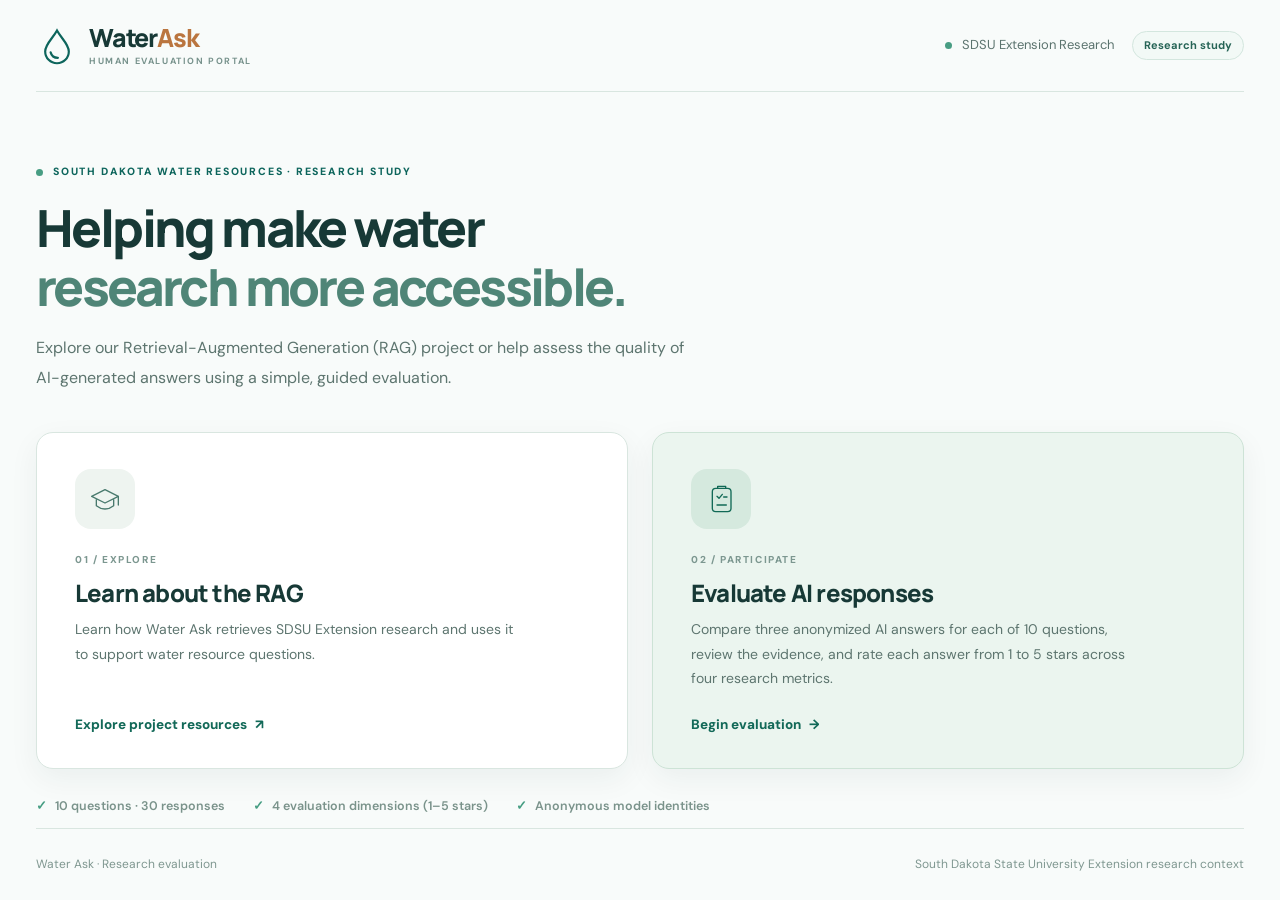
==== commit e4c8b747: "NEW UI" ====
--- a/frontend/index.html
+++ b/frontend/index.html
@@ -1,32 +1,236 @@
 <!doctype html>
-<html lang="en"><head>
-<meta charset="utf-8"><meta name="viewport" content="width=device-width, initial-scale=1">
-<meta name="theme-color" content="#0e4947"><meta name="description" content="SDSU Water Ask: human evaluation of AI-assisted water resource answers.">
-<title>Water Ask | Human Evaluation</title>
-<link rel="preconnect" href="https://fonts.googleapis.com"><link rel="preconnect" href="https://fonts.gstatic.com" crossorigin>
-<link href="https://fonts.googleapis.com/css2?family=DM+Sans:wght@400;500;600;700&family=Manrope:wght@400;500;600;700;800&display=swap" rel="stylesheet">
-<link rel="stylesheet" href="style.css"><script src="config.js"></script><script defer src="app.js"></script>
-</head><body>
-<div class="shell">
-<header class="site-header"><a class="brand" href="#" id="homeLink" aria-label="Water Ask Home"><span class="brand-icon" aria-hidden="true"><svg viewBox="0 0 44 44" fill="none"><path d="M22 5c5 9 13 15 13 23a13 13 0 1 1-26 0C9 20 17 14 22 5Z" stroke="currentColor" stroke-width="2.4"/><path d="M15 29c1 4 4 6 8 6" stroke="currentColor" stroke-width="2.4" stroke-linecap="round"/></svg></span><span>Water<span class="brand-accent">Ask</span><small>HUMAN EVALUATION PORTAL</small></span></a><div class="header-right"><span class="header-dot"></span><span>SDSU Extension Research</span><span class="header-tag">Research study</span></div></header>
-<main>
-<section id="landing" class="view"><div class="hero"><div class="eyebrow"><span class="pulse"></span> SOUTH DAKOTA WATER RESOURCES · RESEARCH STUDY</div><h1>Helping make water<br><em>research more accessible.</em></h1><p>Explore our Retrieval-Augmented Generation (RAG) project or help assess the quality of AI-generated answers using a simple, guided evaluation.</p></div>
-<div class="choice-grid"><a class="choice-card choice-learn" href="https://jackssdstate-my.sharepoint.com/:f:/g/personal/nirajan_ghimire_jacks_sdstate_edu/IgARyG3_3WVORIlcYuqxQpuQAceXx2828VriGo1oYmivia4?e=wcxKYQ" target="_blank" rel="noopener noreferrer"><span class="choice-icon"><svg viewBox="0 0 48 48" fill="none" stroke="currentColor" stroke-width="2" stroke-linecap="round" stroke-linejoin="round"><path d="M24 10 4 20l20 10 20-10L24 10Z"/><path d="M11 25v9c9 7 17 7 26 0v-9"/><path d="M44 20v13"/></svg></span><span class="choice-index">01 / EXPLORE</span><h2>Learn about the RAG</h2><p>Learn how Water Ask retrieves SDSU Extension research and uses it to support water resource questions.</p><span class="choice-action">Explore project resources <span aria-hidden="true">↗</span></span></a>
-<button type="button" class="choice-card choice-eval" id="openEvaluation"><span class="choice-icon"><svg viewBox="0 0 48 48" fill="none" stroke="currentColor" stroke-width="2" stroke-linecap="round" stroke-linejoin="round"><rect x="11" y="8" width="28" height="35" rx="5"/><path d="M19 8V5h12v3M18 20l3 3 5-6M18 33h14M28 21h5"/></svg></span><span class="choice-index">02 / PARTICIPATE</span><h2>Evaluate AI responses</h2><p>Compare three anonymized AI answers for each of 10 questions, review the evidence, and score each answer on four research metrics.</p><span class="choice-action">Begin evaluation <span aria-hidden="true">→</span></span></button></div>
-<div class="landing-footnote"><span>10 questions · 30 responses</span><span>4 evaluation dimensions</span><span>Anonymous model identities</span></div></section>
-<section id="register" class="view hidden narrow"><button class="back-link" data-goto="landing">← Back to home</button><div class="step-label">GETTING STARTED · STEP 01</div><h1 class="section-title">Evaluator information</h1><p class="section-subtitle">Before beginning, please enter your information. You'll compare three AI responses for each of 10 questions.</p><div class="notice"><div class="notice-title">Privacy and research use</div><p>Your name, email, and affiliation will be collected for research administration. Your evaluation scores will be analyzed and reported using a participant ID rather than your name or email. Identifying information will not be included in published results or publicly shared datasets. Access will be restricted to the authorized research team. Your survey progress is stored in Cloudflare's database.</p><p class="muted-small">Provide this notice only if it matches your actual research practices and any required ethics/IRB approval. Initials are not inherently anonymous.</p></div><form id="registerForm" class="form-card"><div class="field-row"><label>Judge initials <span>*</span><input name="initials" required minlength="2" maxlength="12" autocomplete="off" placeholder="e.g., NG"></label><label>Full name <span>*</span><input name="full_name" required maxlength="120" autocomplete="name" placeholder="Your full name"></label></div><div class="field-row"><label>Email address <span>*</span><input name="email" type="email" required maxlength="254" autocomplete="email" placeholder="name@university.edu"></label><label>Institutional affiliation <span>*</span><input name="affiliation" required maxlength="200" autocomplete="organization" placeholder="e.g., South Dakota State University"></label></div><label class="check-label"><input name="consent" type="checkbox" required><span>I have read the information above and agree to take part in this evaluation.</span></label><div class="form-footer"><p>Your scores can be saved and resumed later on this device.</p><button type="submit" class="primary-btn" id="registerBtn">Continue to evaluation <span>→</span></button></div></form></section>
-<section id="evaluation" class="view hidden">
-  <div class="compare-intro"><div><span class="step-label">BLINDED HUMAN EVALUATION</span><h1 class="section-title">Compare AI responses</h1><p class="section-subtitle">Rate each response independently against the retrieved evidence. Model identities are concealed.</p></div><button id="exitEval" class="outline-btn">Save & exit</button></div>
-  <div class="compare-question"><div class="compare-question-top"><span id="responseCounter" class="eval-eyebrow">QUESTION 01 OF 10</span><span id="progressCount" class="question-count">0 / 30 saved ratings</span></div><h2 id="questionTitle">Loading question...</h2><div class="compare-progress" id="questionProgress"></div></div>
-  <div class="compare-grid">
-    <aside class="metric-guide compare-panel"><div class="compare-panel-title">📋 &nbsp; Evaluation guide</div><div class="guide-inner"><div class="guide-item"><strong>Correctness</strong><span>How factually accurate is the response?</span></div><div class="guide-item"><strong>Groundedness</strong><span>Are important claims supported by the retrieved sources?</span></div><div class="guide-item"><strong>Completeness</strong><span>Does it cover all important parts of the question?</span></div><div class="guide-item"><strong>Relevance</strong><span>Does it directly answer the question?</span></div></div><div class="guide-scale"><b>Rating scale</b><div>1 · Very poor</div><div>2 · Poor</div><div>3 · Fair</div><div>4 · Good</div><div>5 · Excellent</div><small>For out-of-scope questions, an appropriate refusal to invent information is a good response.</small></div></aside>
-    <div id="modelColumns" class="compare-models"></div>
+<html lang="en">
+<head>
+  <meta charset="utf-8">
+  <meta name="viewport" content="width=device-width, initial-scale=1">
+  <meta name="theme-color" content="#0e4947">
+  <meta name="description" content="SDSU Water Ask: human evaluation of AI-assisted water resource answers.">
+  <title>Water Ask | Human Evaluation</title>
+  <link rel="preconnect" href="https://fonts.googleapis.com">
+  <link rel="preconnect" href="https://fonts.gstatic.com" crossorigin>
+  <link href="https://fonts.googleapis.com/css2?family=DM+Sans:wght@400;500;600;700&family=Manrope:wght@500;600;700;800&display=swap" rel="stylesheet">
+  <link rel="stylesheet" href="style.css">
+  <script src="config.js"></script>
+  <script defer src="app.js"></script>
+</head>
+<body>
+  <div class="shell">
+    <header class="site-header">
+      <a class="brand" href="#" id="homeLink" aria-label="Water Ask Home">
+        <span class="brand-icon" aria-hidden="true">
+          <svg viewBox="0 0 44 44" fill="none">
+            <path d="M22 5c5 9 13 15 13 23a13 13 0 1 1-26 0C9 20 17 14 22 5Z" stroke="currentColor" stroke-width="2.4"/>
+            <path d="M15 29c1 4 4 6 8 6" stroke="currentColor" stroke-width="2.4" stroke-linecap="round"/>
+          </svg>
+        </span>
+        <span>
+          Water<span class="brand-accent">Ask</span>
+          <small>HUMAN EVALUATION PORTAL</small>
+        </span>
+      </a>
+      <div class="header-right">
+        <span class="header-dot"></span>
+        <span>SDSU Extension Research</span>
+        <span class="header-tag">Research study</span>
+      </div>
+    </header>
+
+    <main>
+      <section id="landing" class="view">
+        <div class="hero">
+          <div class="eyebrow"><span class="pulse"></span> SOUTH DAKOTA WATER RESOURCES · RESEARCH STUDY</div>
+          <h1>Helping make water<br><em>research more accessible.</em></h1>
+          <p>Explore our Retrieval-Augmented Generation (RAG) project or help assess the quality of AI-generated answers using a simple, guided evaluation.</p>
+        </div>
+
+        <div class="choice-grid">
+          <a class="choice-card choice-learn" href="https://jackssdstate-my.sharepoint.com/:f:/g/personal/nirajan_ghimire_jacks_sdstate_edu/IgARyG3_3WVORIlcYuqxQpuQAceXx2828VriGo1oYmivia4?e=wcxKYQ" target="_blank" rel="noopener noreferrer">
+            <span class="choice-icon">
+              <svg viewBox="0 0 48 48" fill="none" stroke="currentColor" stroke-width="2" stroke-linecap="round" stroke-linejoin="round">
+                <path d="M24 10 4 20l20 10 20-10L24 10Z"/>
+                <path d="M11 25v9c9 7 17 7 26 0v-9"/>
+                <path d="M44 20v13"/>
+              </svg>
+            </span>
+            <span class="choice-index">01 / EXPLORE</span>
+            <h2>Learn about the RAG</h2>
+            <p>Learn how Water Ask retrieves SDSU Extension research and uses it to support water resource questions.</p>
+            <span class="choice-action">Explore project resources <span aria-hidden="true">↗</span></span>
+          </a>
+
+          <button type="button" class="choice-card choice-eval" id="openEvaluation">
+            <span class="choice-icon">
+              <svg viewBox="0 0 48 48" fill="none" stroke="currentColor" stroke-width="2" stroke-linecap="round" stroke-linejoin="round">
+                <rect x="11" y="8" width="28" height="35" rx="5"/>
+                <path d="M19 8V5h12v3M18 20l3 3 5-6M18 33h14M28 21h5"/>
+              </svg>
+            </span>
+            <span class="choice-index">02 / PARTICIPATE</span>
+            <h2>Evaluate AI responses</h2>
+            <p>Compare three anonymized AI answers for each of 10 questions, review the evidence, and rate each answer from 1 to 5 stars across four research metrics.</p>
+            <span class="choice-action">Begin evaluation <span aria-hidden="true">→</span></span>
+          </button>
+        </div>
+
+        <div class="landing-footnote">
+          <span>10 questions · 30 responses</span>
+          <span>4 evaluation dimensions (1–5 stars)</span>
+          <span>Anonymous model identities</span>
+        </div>
+      </section>
+
+      <section id="register" class="view hidden narrow">
+        <button type="button" class="back-link" data-goto="landing">← Back to home</button>
+        <div class="step-label">GETTING STARTED · STEP 01</div>
+        <h1 class="section-title">Evaluator information</h1>
+        <p class="section-subtitle">Before beginning, please enter your information. You'll compare three AI responses for each of 10 questions.</p>
+
+        <div class="notice">
+          <div class="notice-title">Privacy and research use</div>
+          <p>Your name, email, and affiliation will be collected for research administration. Your evaluation scores will be analyzed and reported using a participant ID rather than your name or email. Identifying information will not be included in published results or publicly shared datasets. Access will be restricted to the authorized research team. Your survey progress is stored in Cloudflare's database.</p>
+          <p class="muted-small">Provide this notice only if it matches your actual research practices and any required ethics/IRB approval. Initials are not inherently anonymous.</p>
+        </div>
+
+        <form id="registerForm" class="form-card">
+          <div class="field-row">
+            <label>
+              Judge initials <span>*</span>
+              <input name="initials" required minlength="2" maxlength="12" autocomplete="off" placeholder="e.g., NG">
+            </label>
+            <label>
+              Full name <span>*</span>
+              <input name="full_name" required maxlength="120" autocomplete="name" placeholder="Your full name">
+            </label>
+          </div>
+          <div class="field-row">
+            <label>
+              Email address <span>*</span>
+              <input name="email" type="email" required maxlength="254" autocomplete="email" placeholder="name@university.edu">
+            </label>
+            <label>
+              Institutional affiliation <span>*</span>
+              <input name="affiliation" required maxlength="200" autocomplete="organization" placeholder="e.g., South Dakota State University">
+            </label>
+          </div>
+          <label class="check-label">
+            <input name="consent" type="checkbox" required>
+            <span>I have read the information above and agree to take part in this evaluation.</span>
+          </label>
+          <div class="form-footer">
+            <p>Your scores can be saved and resumed later on this device.</p>
+            <button type="submit" class="primary-btn" id="registerBtn">Continue to evaluation <span>→</span></button>
+          </div>
+        </form>
+      </section>
+
+      <section id="evaluation" class="view hidden">
+        <div class="compare-intro">
+          <div>
+            <span class="step-label">BLINDED HUMAN EVALUATION</span>
+            <h1 class="section-title">Compare AI responses</h1>
+            <p class="section-subtitle">Rate each response independently against the retrieved evidence using 1–5 stars. Model identities are concealed.</p>
+          </div>
+          <button type="button" id="exitEval" class="outline-btn">Exit to home</button>
+        </div>
+
+        <div class="compare-question">
+          <div class="compare-question-top">
+            <span id="responseCounter" class="eval-eyebrow">QUESTION 01 OF 10</span>
+            <span id="progressCount" class="question-count">0 / 30 saved ratings</span>
+          </div>
+          <h2 id="questionTitle">Loading question...</h2>
+          <div class="compare-progress" id="questionProgress" aria-label="Question navigation"></div>
+        </div>
+
+        <details class="rubric-bar" open>
+          <summary class="rubric-summary">
+            <span class="rubric-heading">
+              <svg viewBox="0 0 20 20" fill="none" stroke="currentColor" stroke-width="1.8" stroke-linecap="round" stroke-linejoin="round" aria-hidden="true">
+                <rect x="4" y="3" width="12" height="14" rx="2"/>
+                <path d="M7 7h6M7 10.5h6M7 14h4"/>
+              </svg>
+              Evaluation guide
+            </span>
+            <span class="rubric-scale-pills" aria-label="Star rating scale">
+              <span><strong>★ 1</strong> Very poor</span>
+              <span><strong>★ 2</strong> Poor</span>
+              <span><strong>★ 3</strong> Fair</span>
+              <span><strong>★ 4</strong> Good</span>
+              <span><strong>★ 5</strong> Excellent</span>
+            </span>
+            <span class="rubric-toggle" aria-hidden="true">
+              <svg viewBox="0 0 20 20" fill="none" stroke="currentColor" stroke-width="2" stroke-linecap="round" stroke-linejoin="round">
+                <path d="m6 8 4 4 4-4"/>
+              </svg>
+            </span>
+          </summary>
+          <div class="rubric-body">
+            <div class="rubric-metrics">
+              <div class="rubric-item">
+                <strong>Correctness</strong>
+                <span>How factually accurate is the response?</span>
+              </div>
+              <div class="rubric-item">
+                <strong>Groundedness</strong>
+                <span>Are important claims supported by the retrieved sources?</span>
+              </div>
+              <div class="rubric-item">
+                <strong>Completeness</strong>
+                <span>Does it cover all important parts of the question?</span>
+              </div>
+              <div class="rubric-item">
+                <strong>Relevance</strong>
+                <span>Does it directly answer the question?</span>
+              </div>
+            </div>
+            <p class="rubric-note">Note: For out-of-scope questions, an appropriate refusal to invent information is a good response.</p>
+          </div>
+        </details>
+
+        <div id="modelColumns" class="compare-models"></div>
+
+        <div class="compare-bottom">
+          <button type="button" class="outline-btn" id="prevBtn">← Previous question</button>
+          <div class="save-feedback" id="saveFeedback" role="status" aria-live="polite"></div>
+          <button type="button" class="primary-btn" id="saveNextBtn">Save all 3 &amp; next →</button>
+        </div>
+
+        <div id="finalActions" class="final-actions hidden">
+          <div>
+            <strong>All 30 responses are saved.</strong>
+            <p>Review your star ratings before final submission; submitted evaluations cannot be changed.</p>
+          </div>
+          <button type="button" id="submitBtn" class="primary-btn">Submit evaluation ✓</button>
+        </div>
+      </section>
+
+      <section id="complete" class="view hidden narrow completion">
+        <div class="completion-mark">✓</div>
+        <span class="step-label">EVALUATION SUBMITTED</span>
+        <h1>Thank you for contributing.</h1>
+        <p>Your evaluation has been securely submitted. Your answers will help the research team compare AI-generated responses and improve the quality of evidence-grounded water information.</p>
+        <div class="receipt">
+          <span>Participant ID</span>
+          <strong id="receiptId"></strong>
+        </div>
+        <button type="button" class="outline-btn" data-goto="landing">Return to home</button>
+      </section>
+
+      <section id="setup" class="view hidden narrow">
+        <div class="notice">
+          <h2>Setup required</h2>
+          <p id="setupError">This site needs an evaluation packet and Cloudflare API URL before it can accept responses.</p>
+          <button type="button" data-goto="landing" class="outline-btn">Back to home</button>
+        </div>
+      </section>
+    </main>
+
+    <footer class="site-footer">
+      <span>Water Ask · Research evaluation</span>
+      <span>South Dakota State University Extension research context</span>
+    </footer>
   </div>
-  <div class="compare-bottom"><button class="outline-btn" id="prevBtn">← Back</button><div class="save-feedback" id="saveFeedback" role="status" aria-live="polite"></div><button class="primary-btn" id="saveNextBtn">Save all 3 & next →</button></div>
-  <div id="finalActions" class="final-actions hidden"><p>All 30 responses are saved. Review your scores before final submission; submitted evaluations cannot be changed.</p><button id="submitBtn" class="primary-btn">Submit evaluation ✓</button></div>
-</section>
-<section id="complete" class="view hidden narrow completion"><div class="completion-mark">✓</div><span class="step-label">EVALUATION SUBMITTED</span><h1>Thank you for contributing.</h1><p>Your evaluation has been securely submitted. Your answers will help the research team compare AI-generated responses and improve the quality of evidence-grounded water information.</p><div class="receipt"><span>Participant ID</span><strong id="receiptId"></strong></div><button class="outline-btn" data-goto="landing">Return to home</button></section>
-<section id="setup" class="view hidden narrow"><div class="notice"><h2>Setup required</h2><p id="setupError">This site needs an evaluation packet and Cloudflare API URL before it can accept responses.</p><button data-goto="landing" class="outline-btn">Back to home</button></div></section>
-</main><footer class="site-footer"><span>Water Ask · Research evaluation</span><span>South Dakota State University Extension research context</span></footer>
-</div><div id="toast" class="toast" role="alert" aria-live="assertive"></div>
-</body></html>
+
+  <div id="toast" class="toast" role="alert" aria-live="assertive"></div>
+</body>
+</html>
--- a/frontend/style.css
+++ b/frontend/style.css
@@ -1,6 +1,1348 @@
-:root{--ink:#173936;--muted:#6b817d;--green:#0d655c;--light:#edf6f3;--stroke:#dce7e3;--bg:#f9fcfb;--accent:#ba753f}*{box-sizing:border-box}body{margin:0;font-family:'DM Sans',sans-serif;color:var(--ink);background:var(--bg);line-height:1.55}button,input,textarea{font:inherit}button{cursor:pointer}a{color:inherit}.shell{max-width:1370px;padding:0 42px;margin:auto}.site-header{display:flex;justify-content:space-between;align-items:center;height:105px;border-bottom:1px solid var(--stroke)}.brand{display:flex;align-items:center;gap:11px;text-decoration:none;font:800 26px 'Manrope',sans-serif;letter-spacing:-1.4px;line-height:1.1}.brand-icon{width:44px;height:44px;display:grid;place-items:center;color:var(--green)}.brand-icon svg{width:42px}.brand-accent{color:#b77e4f}.brand small{display:block;font:700 9px 'DM Sans',sans-serif;letter-spacing:1.6px;color:#7b9691;margin-top:5px}.header-right{display:flex;gap:11px;align-items:center;color:#627a75;font-size:13px}.header-dot,.pulse{background:#5aa58c;border-radius:50%;width:7px;height:7px;display:inline-block}.header-tag{margin-left:12px;border:1px solid #d8e9e3;color:#316b5d;padding:6px 10px;border-radius:100px;font-size:11px;font-weight:700}main{min-height:calc(100vh - 177px)}.view{animation:fade .35s ease}.hidden{display:none!important}@keyframes fade{from{opacity:.3;transform:translateY(5px)}to{opacity:1;transform:none}}.hero{padding:78px 0 44px;max-width:850px}.eyebrow,.step-label{color:var(--green);font-weight:800;letter-spacing:2px;font-size:10px}.eyebrow{display:flex;align-items:center;gap:10px}.hero h1{font:800 clamp(37px,4.2vw,65px)/1.15 'Manrope',sans-serif;letter-spacing:-3.1px;margin:20px 0}.hero h1 em{font-style:normal;color:#538779}.hero p{max-width:680px;font-size:16px;color:#637b76;margin:0;line-height:1.9}.choice-grid{display:grid;grid-template-columns:repeat(2,minmax(0,1fr));gap:24px}.choice-card{text-decoration:none;display:flex;flex-direction:column;align-items:flex-start;text-align:left;padding:37px 39px 32px;min-height:333px;border:1px solid var(--stroke);border-radius:17px;background:white;box-shadow:0 12px 34px rgba(19,53,44,.035);transition:transform .2s,border-color .2s,box-shadow .2s;color:var(--ink);width:100%}.choice-card:hover{transform:translateY(-4px);border-color:#9dbeb2;box-shadow:0 20px 45px rgba(19,53,44,.07)}.choice-eval{background:#eaf4ee;border-color:#cfe5d8}.choice-icon{display:grid;place-items:center;width:62px;height:62px;background:#eef4f0;border-radius:17px;margin-bottom:28px;color:#48796d}.choice-eval .choice-icon{background:#d7eae0;color:#116956}.choice-icon svg{width:34px;height:34px}.choice-index{font:800 10px 'DM Sans',sans-serif;color:#88a19a;letter-spacing:1.6px}.choice-card h2{font:800 25px 'Manrope',sans-serif;letter-spacing:-1px;margin:10px 0 8px}.choice-card p{color:#6d827d;font-size:14px;max-width:420px;line-height:1.8;margin:0 0 25px}.choice-action{margin-top:auto;font-size:13px;font-weight:800;color:#126958;display:flex;align-items:center;gap:10px}.landing-footnote{display:flex;gap:30px;color:#88a098;font-weight:600;font-size:12px;margin:29px 0 60px}.landing-footnote span:before{content:'✓';margin-right:8px;color:#57a88f}.site-footer{height:72px;border-top:1px solid var(--stroke);display:flex;justify-content:space-between;align-items:center;color:#88a099;font-size:11px}.narrow{max-width:910px;margin:0 auto}.back-link{margin:35px 0 24px;background:none;border:0;color:#6c827a;font-weight:700;padding:0}.section-title{font:800 35px 'Manrope',sans-serif;letter-spacing:-1.3px;margin:9px 0}.section-subtitle{color:#69807a;margin:10px 0 25px}.notice{background:#edf5f0;border:1px solid #d4e7dc;border-radius:15px;padding:24px 28px;color:#38584d;margin:26px 0}.notice-title{font-weight:800;margin-bottom:8px}.notice p{font-size:13px;line-height:1.75;margin:6px 0}.muted-small{color:#77908a}.form-card{background:#fff;border:1px solid var(--stroke);border-radius:16px;padding:28px 30px;margin-bottom:55px}.field-row{display:grid;grid-template-columns:1fr 1fr;gap:24px;margin-bottom:24px}label{font-size:13px;font-weight:700;display:block}label>span{color:#a96c45}input:not([type=checkbox]),textarea{display:block;width:100%;outline:none;border:1px solid #dae7e2;border-radius:9px;padding:13px 14px;background:#fff;color:var(--ink);font-size:14px;margin-top:9px}input:focus,textarea:focus{border-color:#388b77;box-shadow:0 0 0 3px #cbe8dc66}.check-label{display:flex;align-items:flex-start;gap:10px;font-weight:500;color:#566f67;line-height:1.6}.check-label input{width:18px;height:18px;accent-color:var(--green);margin-top:3px;flex:none}.form-footer{display:flex;align-items:center;justify-content:space-between;gap:20px;margin-top:25px;border-top:1px solid var(--stroke);padding-top:24px}.form-footer p{max-width:300px;font-size:12px;color:#87a097}.primary-btn{background:var(--green);border:1px solid var(--green);color:white;padding:13px 21px;border-radius:9px;font-size:13px;font-weight:800;white-space:nowrap}.primary-btn:hover{background:#094d46}.primary-btn:disabled{opacity:.5;cursor:wait}.outline-btn{background:#fff;border:1px solid #d4e2dc;border-radius:9px;padding:11px 17px;font-size:12px;font-weight:800;color:#527167}.outline-btn:hover{background:#f0f8f4}.eval-top{display:flex;align-items:end;justify-content:space-between;margin:38px 0 26px}.eval-layout{display:grid;grid-template-columns:252px minmax(0,1fr);gap:29px;align-items:start;margin-bottom:55px}.eval-sidebar{background:#fff;border:1px solid var(--stroke);border-radius:14px;padding:24px;position:sticky;top:16px}.sidebar-label{font-weight:800;font-size:10px;color:#809c92;letter-spacing:1.5px}.progress-numbers{margin:13px 0}.progress-numbers strong{font:800 30px 'Manrope',sans-serif}.progress-numbers span{font-size:12px;color:#90a69d}.progress-track{background:#eaf1ed;height:7px;border-radius:8px;overflow:hidden}.progress-track div{width:0;height:100%;background:#258471;transition:width .25s}.sidebar-divider{border-top:1px solid var(--stroke);margin:26px 0}.question-nav{display:grid;grid-template-columns:repeat(5,1fr);gap:8px;margin:15px 0 24px}.question-nav button{border:1px solid #e1ebe6;color:#6d857c;background:white;border-radius:7px;height:36px;font-size:11px;font-weight:800}.question-nav button.done{background:#d6ecdf;border-color:#a7cfbc;color:#1a7d64}.question-nav button.active{background:#176f62;border-color:#176f62;color:white}.sidebar-tip{background:#f1f8f4;padding:16px;border-radius:11px;color:#53786a}.sidebar-tip strong{font-size:12px}.sidebar-tip p{font-size:12px;margin:7px 0 12px}.sidebar-tip span{font-size:10px;font-weight:800}.eval-card{border:1px solid var(--stroke);border-radius:16px;background:#fff;padding:32px}.eval-eyebrow{color:#1d806c;font-size:10px;font-weight:800;letter-spacing:1.4px}.eval-card h2{font:800 23px/1.45 'Manrope',sans-serif;letter-spacing:-.7px;margin:13px 0 23px}.response-area{background:#f5f8f7;border:1px solid #e5eeea;border-radius:12px;padding:23px}.response-head{font-size:11px;letter-spacing:1px;color:#607e71;font-weight:800;display:flex;align-items:center;gap:9px;margin-bottom:19px}.small-icon{color:#bd8c4e;font-size:18px}.blind-pill{margin-left:auto;background:white;padding:5px 10px;border:1px solid #e0e9e3;color:#849c90;border-radius:100px;letter-spacing:0;font-size:10px}.answer-content{font-size:14px;line-height:1.9;color:#29433f;overflow-wrap:anywhere}.answer-content p{margin:0 0 14px}.answer-content p:last-child{margin-bottom:0}.answer-content h3{margin:15px 0 7px;font-size:15px}.answer-content ul,.answer-content ol{padding-left:22px;margin:6px 0 14px}.answer-content li{margin:6px 0}.answer-content a{color:var(--green)}.citation{color:#177965;font-weight:800}.sources-panel{margin:21px 0;border:1px solid #dce8e2;border-radius:12px}.sources-panel summary{list-style:none;display:flex;justify-content:space-between;gap:16px;align-items:center;padding:17px 18px;font-size:13px;font-weight:800;cursor:pointer}.sources-panel summary::-webkit-details-marker{display:none}.summary-right{color:#8aa49a;font-weight:500;font-size:11px}.count-pill{font-size:10px;background:#eaf3ef;color:#467e6b;padding:3px 8px;border-radius:100px;margin-left:6px}.source-content{border-top:1px solid var(--stroke);padding:0 18px 18px;max-height:520px;overflow:auto}.source-item{padding:17px 0;border-bottom:1px solid var(--stroke)}.source-item:last-child{border-bottom:none}.source-item strong{font-size:12px}.source-item p{white-space:pre-wrap;color:#5b746a;font-size:12px;line-height:1.75;margin:8px 0 0}.ratings-area{border-top:1px solid var(--stroke);margin-top:28px;padding-top:25px}.ratings-area h3{font:800 20px 'Manrope',sans-serif;margin:0 0 6px}.ratings-area>p{font-size:12px;color:#829a8f;margin:0 0 22px}.metric-row{display:grid;grid-template-columns:minmax(0,1fr) minmax(250px,1.1fr);align-items:center;gap:20px;border-bottom:1px solid #edf1ef;padding:13px 0}.metric-name strong{font-size:13px}.metric-name small{font-size:11px;display:block;color:#8aa096;margin-top:2px}.scale{display:flex;gap:6px;justify-content:flex-end}.score-option{display:flex;align-items:center;justify-content:center;width:36px;height:36px;cursor:pointer}.score-option input{position:absolute;opacity:0;width:1px;height:1px}.score-option span{height:36px;width:36px;display:grid;place-items:center;border:1px solid #dbe7e1;border-radius:8px;color:#799087;font-size:12px;font-weight:800}.score-option input:checked+span{background:var(--green);border-color:var(--green);color:#fff}.score-option input:focus-visible+span{outline:3px solid #9ad7b9;outline-offset:2px}.comment-label{margin-top:23px}.comment-label span{font-weight:400;color:#97a99e}.nav-actions{display:flex;align-items:center;justify-content:space-between;gap:15px;margin-top:18px}.save-feedback{font-size:12px;color:#528675}.final-actions{margin-top:22px;text-align:right;background:#eef8f1;border:1px solid #d9e7d9;padding:21px;border-radius:12px}.final-actions p{font-size:12px;color:#557368}.completion{text-align:center;padding:100px 0}.completion-mark{width:88px;height:88px;background:#dbf0e4;color:#187b65;display:grid;place-items:center;border-radius:50%;font-size:44px;margin:0 auto 25px}.completion h1{font:800 35px 'Manrope',sans-serif}.completion p{color:#71887e;max-width:600px;margin:0 auto 30px}.receipt{padding:16px 24px;background:#edf6f0;border:1px solid var(--stroke);border-radius:12px;margin:0 auto 26px;max-width:400px;display:flex;flex-direction:column;gap:8px}.receipt span{color:#8ba69b;font-size:12px}.receipt strong{font-size:12px;overflow-wrap:anywhere}.toast{position:fixed;bottom:22px;right:22px;background:#24463e;color:#fff;padding:13px 20px;border-radius:9px;box-shadow:0 10px 35px #0003;font-size:13px;max-width:390px;display:none;z-index:20}.toast.show{display:block}@media(max-width:860px){.shell{padding:0 20px}.choice-grid{grid-template-columns:1fr}.eval-layout{grid-template-columns:1fr}.eval-sidebar{position:static}.question-nav{grid-template-columns:repeat(10,1fr)}.header-right .header-tag{display:none}.hero{padding-top:48px}}@media(max-width:540px){.site-header{height:80px}.header-right{font-size:0}.choice-card{padding:25px;min-height:290px}.hero h1{letter-spacing:-1.8px}.landing-footnote{gap:10px;flex-wrap:wrap}.field-row{grid-template-columns:1fr;gap:18px}.form-footer{flex-direction:column;align-items:stretch}.form-card,.eval-card{padding:21px}.eval-top{align-items:start}.eval-top .outline-btn{margin-top:16px}.metric-row{grid-template-columns:1fr;gap:10px}.scale{justify-content:flex-start}.question-nav{grid-template-columns:repeat(6,1fr)}.site-footer{gap:10px;font-size:9px}.nav-actions{flex-wrap:wrap}.save-feedback{order:3;width:100%;text-align:center}}
-/* Side-by-side human evaluation layout — one question and three anonymous responses */
-.compare-intro{display:flex;align-items:center;justify-content:space-between;gap:20px;margin:28px 0 12px}.compare-intro .section-title{font-size:27px}.compare-intro .section-subtitle{margin:2px 0 0;font-size:12px}.compare-question{background:#fff;border:1px solid var(--stroke);border-radius:14px;padding:22px 25px;margin:14px 0}.compare-question-top{display:flex;align-items:center;justify-content:space-between;gap:10px}.question-count{font-size:11px;font-weight:800;color:#287a6a;background:#eaf5ee;border-radius:50px;padding:7px 11px}.compare-question h2{font:800 clamp(18px,2vw,25px)/1.4 'Manrope',sans-serif;margin:13px 0 22px;letter-spacing:-.5px}.compare-progress{display:flex;gap:5px}.page-segment{flex:1;height:7px;border:0;border-radius:12px;padding:0;background:#e3ece7;cursor:pointer}.page-segment.current{background:#176f62}.page-segment.done{background:#74b79b}.page-segment:focus-visible{outline:2px solid #b48952;outline-offset:3px}.compare-grid{display:grid;grid-template-columns:200px minmax(0,1fr);gap:12px;align-items:stretch}.compare-models{display:grid;grid-template-columns:repeat(3,minmax(0,1fr));gap:12px;min-width:0}.compare-panel{background:#fff;border:1px solid var(--stroke);border-radius:13px;overflow:hidden;min-width:0}.metric-guide{display:flex;flex-direction:column}.compare-panel-title{padding:17px 13px;font-size:12px;font-weight:800;border-bottom:1px solid var(--stroke)}.guide-inner{padding:0 13px}.guide-item{padding:14px 0;border-bottom:1px solid var(--stroke);font-size:11px;line-height:1.55}.guide-item strong{display:block;color:#274b41;font-size:12px;margin-bottom:5px}.guide-item span{color:#758d84}.guide-scale{margin-top:auto;padding:17px 13px;background:#f0f7f2;font-size:11px;line-height:2}.guide-scale b{display:block;margin-bottom:9px}.guide-scale small{display:block;font-size:10px;line-height:1.7;color:#668578;margin-top:12px}.model-card{display:flex;flex-direction:column}.model-header{padding:15px 13px;display:flex;flex-wrap:wrap;align-items:center;gap:8px;border-bottom:1px solid var(--stroke)}.model-tag{background:#e9f4ef;color:#176c57;padding:5px 9px;border-radius:30px;font-size:11px;font-weight:800}.model-header small{font-size:10px;color:#8aa199}.saved-indicator{margin-left:auto;color:#237d65;font-size:10px;font-weight:800}.model-answer{padding:19px 15px;line-height:1.78;font-size:12px;overflow-wrap:anywhere;flex:1;min-height:240px}.model-answer p{margin:0 0 12px}.model-answer h3{font-size:13px;margin:12px 0 5px}.model-answer ul,.model-answer ol{padding-left:20px;margin:6px 0 11px}.model-answer li{margin-bottom:7px}.model-sources{margin:0 13px 14px;border:1px solid #dbe8df;background:#f7faf8;border-radius:8px;font-size:11px}.model-sources summary{cursor:pointer;padding:12px;font-weight:800;display:flex;justify-content:space-between;gap:5px;list-style:none}.model-sources summary::-webkit-details-marker{display:none}.model-source-content{max-height:360px;overflow:auto;padding:0 12px}.model-source-content .source-item{padding:12px 0}.model-rating{padding:17px 13px 20px;border-top:1px solid var(--stroke);background:#f5f9f6}.rating-eyebrow{font-size:10px;letter-spacing:1.1px;font-weight:800;color:#7b9789;margin-bottom:14px}.range-item{margin:0 0 17px}.range-title{display:flex;justify-content:space-between;align-items:center;gap:8px}.range-title label{font-size:11px}.range-title output{font-size:11px;color:#126d57;font-weight:800}.range-item input[type=range]{appearance:auto;display:block;width:100%;margin:10px 0 0;padding:0;border:0;box-shadow:none;accent-color:var(--green);cursor:pointer;min-height:18px;background:transparent}.range-item input[data-rated=false]{opacity:.7}.range-ends{display:flex;justify-content:space-between;font-size:9px;color:#8aa398}.model-rating .comment-label{margin:10px 0 3px;font-size:11px}.model-rating textarea{font-size:11px;min-height:74px;resize:vertical}.compare-bottom{display:flex;justify-content:space-between;align-items:center;gap:14px;margin:17px 0 26px}.compare-bottom .save-feedback{text-align:center}.final-actions{margin-bottom:38px}.shell{max-width:1640px}
-@media(max-width:1100px){.compare-grid{grid-template-columns:1fr}.metric-guide{display:grid;grid-template-columns:1fr 1fr}.metric-guide .compare-panel-title{grid-column:1/-1}.guide-inner{display:grid;grid-template-columns:repeat(2,minmax(0,1fr));column-gap:20px}.guide-scale{margin:0}.model-answer{min-height:210px}}
-@media(max-width:700px){.compare-models{grid-template-columns:1fr}.model-answer{min-height:0}.compare-intro{align-items:flex-start}.metric-guide{display:block}.guide-inner{display:grid;grid-template-columns:1fr 1fr}.guide-scale{padding:12px}.model-rating{padding:20px}.compare-question{padding:18px}.compare-bottom{flex-wrap:wrap}.compare-bottom .save-feedback{order:3;width:100%}}
-@media(max-width:420px){.guide-inner{grid-template-columns:1fr}.compare-intro{flex-direction:column}.compare-bottom button{font-size:11px;padding:12px 10px}}
+:root {
+  --ink: #173936;
+  --muted: #5d756f;
+  --subtle: #7c948d;
+  --green: #0d655c;
+  --green-dark: #094d46;
+  --green-soft: #eaf5f0;
+  --light: #f2f8f5;
+  --stroke: #d9e6e0;
+  --stroke-strong: #bdd3ca;
+  --bg: #f8fbfa;
+  --card: #ffffff;
+  --accent: #ba753f;
+  --star-active: #e89a1c;
+  --star-stroke: #c67c08;
+  --star-hover: #f3ae33;
+  --star-empty-fill: #edf3f0;
+  --star-empty-stroke: #b5c9c1;
+  --danger: #b84233;
+  --danger-bg: #fdf2f0;
+  --danger-stroke: #e9b5ae;
+  --shadow-sm: 0 2px 8px rgba(19, 53, 44, 0.04);
+  --shadow-md: 0 10px 30px rgba(19, 53, 44, 0.06);
+}
+
+*,
+*::before,
+*::after {
+  box-sizing: border-box;
+}
+
+body {
+  margin: 0;
+  font-family: 'DM Sans', -apple-system, BlinkMacSystemFont, sans-serif;
+  color: var(--ink);
+  background: var(--bg);
+  line-height: 1.55;
+  -webkit-font-smoothing: antialiased;
+}
+
+button,
+input,
+textarea {
+  font: inherit;
+}
+
+button {
+  cursor: pointer;
+}
+
+a {
+  color: inherit;
+}
+
+.shell {
+  max-width: 1520px;
+  padding: 0 36px;
+  margin: 0 auto;
+}
+
+/* Header */
+.site-header {
+  display: flex;
+  justify-content: space-between;
+  align-items: center;
+  height: 92px;
+  border-bottom: 1px solid var(--stroke);
+}
+
+.brand {
+  display: flex;
+  align-items: center;
+  gap: 11px;
+  text-decoration: none;
+  font: 800 25px 'Manrope', sans-serif;
+  letter-spacing: -1.2px;
+  line-height: 1.1;
+}
+
+.brand-icon {
+  width: 42px;
+  height: 42px;
+  display: grid;
+  place-items: center;
+  color: var(--green);
+}
+
+.brand-icon svg {
+  width: 40px;
+  height: 40px;
+}
+
+.brand-accent {
+  color: var(--accent);
+}
+
+.brand small {
+  display: block;
+  font: 700 9px 'DM Sans', sans-serif;
+  letter-spacing: 1.6px;
+  color: #77928c;
+  margin-top: 4px;
+}
+
+.header-right {
+  display: flex;
+  gap: 10px;
+  align-items: center;
+  color: #5b736e;
+  font-size: 13px;
+}
+
+.header-dot,
+.pulse {
+  background: #489d83;
+  border-radius: 50%;
+  width: 7px;
+  height: 7px;
+  display: inline-block;
+}
+
+.header-tag {
+  margin-left: 8px;
+  border: 1px solid #d3e6de;
+  background: #f2f9f6;
+  color: #266456;
+  padding: 5px 11px;
+  border-radius: 100px;
+  font-size: 11px;
+  font-weight: 700;
+}
+
+main {
+  min-height: calc(100vh - 164px);
+}
+
+.view {
+  animation: fade 0.28s ease;
+}
+
+.hidden {
+  display: none !important;
+}
+
+@keyframes fade {
+  from {
+    opacity: 0.35;
+    transform: translateY(4px);
+  }
+  to {
+    opacity: 1;
+    transform: none;
+  }
+}
+
+/* Landing */
+.hero {
+  padding: 72px 0 40px;
+  max-width: 840px;
+}
+
+.eyebrow,
+.step-label {
+  color: var(--green);
+  font-weight: 800;
+  letter-spacing: 1.8px;
+  font-size: 10.5px;
+  text-transform: uppercase;
+}
+
+.eyebrow {
+  display: flex;
+  align-items: center;
+  gap: 10px;
+}
+
+.hero h1 {
+  font: 800 clamp(36px, 4vw, 62px)/1.14 'Manrope', sans-serif;
+  letter-spacing: -2.6px;
+  margin: 18px 0;
+}
+
+.hero h1 em {
+  font-style: normal;
+  color: #4f8577;
+}
+
+.hero p {
+  max-width: 660px;
+  font-size: 16px;
+  color: var(--muted);
+  margin: 0;
+  line-height: 1.85;
+}
+
+.choice-grid {
+  display: grid;
+  grid-template-columns: repeat(2, minmax(0, 1fr));
+  gap: 24px;
+}
+
+.choice-card {
+  text-decoration: none;
+  display: flex;
+  flex-direction: column;
+  align-items: flex-start;
+  text-align: left;
+  padding: 36px 38px 32px;
+  min-height: 318px;
+  border: 1px solid var(--stroke);
+  border-radius: 17px;
+  background: var(--card);
+  box-shadow: var(--shadow-md);
+  transition: transform 0.2s ease, border-color 0.2s ease, box-shadow 0.2s ease;
+  color: var(--ink);
+  width: 100%;
+}
+
+.choice-card:hover {
+  transform: translateY(-3px);
+  border-color: #98bbb0;
+  box-shadow: 0 18px 40px rgba(19, 53, 44, 0.08);
+}
+
+.choice-eval {
+  background: #ebf5ef;
+  border-color: #cde3d6;
+}
+
+.choice-icon {
+  display: grid;
+  place-items: center;
+  width: 60px;
+  height: 60px;
+  background: #eef4f0;
+  border-radius: 16px;
+  margin-bottom: 24px;
+  color: #48796d;
+}
+
+.choice-eval .choice-icon {
+  background: #d5e9de;
+  color: #116956;
+}
+
+.choice-icon svg {
+  width: 32px;
+  height: 32px;
+}
+
+.choice-index {
+  font: 800 10px 'DM Sans', sans-serif;
+  color: #7c9790;
+  letter-spacing: 1.6px;
+}
+
+.choice-card h2 {
+  font: 800 24px 'Manrope', sans-serif;
+  letter-spacing: -0.8px;
+  margin: 10px 0 8px;
+}
+
+.choice-card p {
+  color: var(--muted);
+  font-size: 14px;
+  max-width: 440px;
+  line-height: 1.75;
+  margin: 0 0 24px;
+}
+
+.choice-action {
+  margin-top: auto;
+  font-size: 13.5px;
+  font-weight: 800;
+  color: #126958;
+  display: flex;
+  align-items: center;
+  gap: 8px;
+}
+
+.landing-footnote {
+  display: flex;
+  flex-wrap: wrap;
+  gap: 28px;
+  color: #7a938b;
+  font-weight: 600;
+  font-size: 12.5px;
+  margin: 28px 0 56px;
+}
+
+.landing-footnote span::before {
+  content: '✓';
+  margin-right: 8px;
+  color: #459d82;
+}
+
+.site-footer {
+  height: 72px;
+  border-top: 1px solid var(--stroke);
+  display: flex;
+  justify-content: space-between;
+  align-items: center;
+  color: #7f9790;
+  font-size: 12px;
+}
+
+/* Narrow Views & Registration */
+.narrow {
+  max-width: 880px;
+  margin: 0 auto;
+}
+
+.back-link {
+  margin: 32px 0 20px;
+  background: none;
+  border: 0;
+  color: #627a72;
+  font-weight: 700;
+  font-size: 13.5px;
+  padding: 0;
+}
+
+.back-link:hover {
+  color: var(--green);
+}
+
+.section-title {
+  font: 800 32px 'Manrope', sans-serif;
+  letter-spacing: -1.1px;
+  margin: 8px 0 6px;
+}
+
+.section-subtitle {
+  color: var(--muted);
+  margin: 0 0 24px;
+  font-size: 14.5px;
+}
+
+.notice {
+  background: #edf5f0;
+  border: 1px solid #d2e6da;
+  border-radius: 14px;
+  padding: 22px 26px;
+  color: #34544a;
+  margin: 22px 0;
+}
+
+.notice-title {
+  font-weight: 800;
+  font-size: 14px;
+  margin-bottom: 8px;
+}
+
+.notice p {
+  font-size: 13.5px;
+  line-height: 1.75;
+  margin: 6px 0;
+}
+
+.muted-small {
+  color: #6f8882;
+  font-size: 12.5px !important;
+}
+
+.form-card {
+  background: var(--card);
+  border: 1px solid var(--stroke);
+  border-radius: 16px;
+  padding: 28px 30px;
+  margin-bottom: 52px;
+  box-shadow: var(--shadow-sm);
+}
+
+.field-row {
+  display: grid;
+  grid-template-columns: 1fr 1fr;
+  gap: 22px;
+  margin-bottom: 22px;
+}
+
+label {
+  font-size: 13px;
+  font-weight: 700;
+  display: block;
+}
+
+label > span {
+  color: #b46d3d;
+}
+
+input:not([type="checkbox"]):not([type="radio"]),
+textarea {
+  display: block;
+  width: 100%;
+  outline: none;
+  border: 1px solid #d5e4de;
+  border-radius: 9px;
+  padding: 12px 14px;
+  background: #fff;
+  color: var(--ink);
+  font-size: 14px;
+  margin-top: 8px;
+  transition: border-color 0.15s ease, box-shadow 0.15s ease;
+}
+
+input:not([type="checkbox"]):not([type="radio"]):focus,
+textarea:focus {
+  border-color: #2f8672;
+  box-shadow: 0 0 0 3px rgba(47, 134, 114, 0.16);
+}
+
+.check-label {
+  display: flex;
+  align-items: flex-start;
+  gap: 10px;
+  font-weight: 500;
+  color: #4f6961;
+  line-height: 1.6;
+  cursor: pointer;
+}
+
+.check-label input {
+  width: 18px;
+  height: 18px;
+  accent-color: var(--green);
+  margin-top: 3px;
+  flex: none;
+}
+
+.form-footer {
+  display: flex;
+  align-items: center;
+  justify-content: space-between;
+  gap: 20px;
+  margin-top: 24px;
+  border-top: 1px solid var(--stroke);
+  padding-top: 22px;
+}
+
+.form-footer p {
+  max-width: 340px;
+  font-size: 12.5px;
+  color: #779188;
+  margin: 0;
+}
+
+/* Buttons */
+.primary-btn {
+  background: var(--green);
+  border: 1px solid var(--green);
+  color: #fff;
+  padding: 12px 22px;
+  border-radius: 10px;
+  font-size: 13.5px;
+  font-weight: 700;
+  white-space: nowrap;
+  transition: background-color 0.15s ease, transform 0.12s ease, box-shadow 0.15s ease;
+}
+
+.primary-btn:hover:not(:disabled) {
+  background: var(--green-dark);
+  box-shadow: 0 4px 12px rgba(13, 101, 92, 0.22);
+}
+
+.primary-btn:active:not(:disabled) {
+  transform: translateY(1px);
+}
+
+.primary-btn:disabled {
+  opacity: 0.55;
+  cursor: wait;
+}
+
+.outline-btn {
+  background: #fff;
+  border: 1px solid #cedfd8;
+  border-radius: 10px;
+  padding: 11px 18px;
+  font-size: 13px;
+  font-weight: 700;
+  color: #3f6056;
+  white-space: nowrap;
+  transition: background-color 0.15s ease, border-color 0.15s ease;
+}
+
+.outline-btn:hover:not(:disabled) {
+  background: #eef7f3;
+  border-color: #a9c7bc;
+}
+
+.outline-btn:disabled {
+  opacity: 0.45;
+  cursor: not-allowed;
+}
+
+/* Evaluation View */
+.compare-intro {
+  display: flex;
+  align-items: flex-end;
+  justify-content: space-between;
+  gap: 20px;
+  margin: 26px 0 18px;
+}
+
+.compare-intro .section-title {
+  font-size: 28px;
+  margin: 6px 0 4px;
+}
+
+.compare-intro .section-subtitle {
+  margin: 0;
+  font-size: 13.5px;
+}
+
+/* Question Card */
+.compare-question {
+  background: var(--card);
+  border: 1px solid var(--stroke);
+  border-radius: 15px;
+  padding: 22px 26px;
+  margin-bottom: 16px;
+  box-shadow: var(--shadow-sm);
+}
+
+.compare-question-top {
+  display: flex;
+  align-items: center;
+  justify-content: space-between;
+  gap: 12px;
+  flex-wrap: wrap;
+}
+
+.eval-eyebrow {
+  color: #157764;
+  font-size: 11px;
+  font-weight: 800;
+  letter-spacing: 1.5px;
+}
+
+.question-count {
+  font-size: 12px;
+  font-weight: 700;
+  color: #1d6d5d;
+  background: var(--green-soft);
+  border: 1px solid #cde5da;
+  border-radius: 100px;
+  padding: 5px 13px;
+}
+
+.compare-question h2 {
+  font: 800 clamp(19px, 2.1vw, 26px)/1.38 'Manrope', sans-serif;
+  margin: 12px 0 20px;
+  letter-spacing: -0.5px;
+  color: var(--ink);
+}
+
+/* Numbered Question Progress Strip */
+.compare-progress {
+  display: grid;
+  grid-template-columns: repeat(10, minmax(0, 1fr));
+  gap: 7px;
+}
+
+.page-segment {
+  display: flex;
+  align-items: center;
+  justify-content: center;
+  gap: 4px;
+  height: 34px;
+  border: 1px solid #d9e6e0;
+  border-radius: 8px;
+  padding: 0 6px;
+  background: #f7faf8;
+  color: #5c756d;
+  font-size: 12px;
+  font-weight: 700;
+  transition: background-color 0.15s ease, border-color 0.15s ease, color 0.15s ease;
+}
+
+.page-segment:hover {
+  border-color: #9dc2b5;
+  background: #edf6f2;
+  color: var(--ink);
+}
+
+.page-segment.done {
+  background: #e1f2e9;
+  border-color: #a9d2be;
+  color: #146956;
+}
+
+.page-segment.current {
+  background: var(--green);
+  border-color: var(--green);
+  color: #fff;
+  box-shadow: 0 2px 8px rgba(13, 101, 92, 0.25);
+}
+
+.page-segment:focus-visible {
+  outline: 2px solid var(--accent);
+  outline-offset: 2px;
+}
+
+/* Collapsible Evaluation Guide Bar */
+.rubric-bar {
+  background: var(--card);
+  border: 1px solid var(--stroke);
+  border-radius: 14px;
+  margin-bottom: 18px;
+  box-shadow: var(--shadow-sm);
+  overflow: hidden;
+}
+
+.rubric-summary {
+  list-style: none;
+  display: flex;
+  align-items: center;
+  justify-content: space-between;
+  gap: 16px;
+  padding: 13px 20px;
+  cursor: pointer;
+  user-select: none;
+  background: #f5faf7;
+  transition: background-color 0.15s ease;
+}
+
+.rubric-summary:hover {
+  background: #edf6f1;
+}
+
+.rubric-summary::-webkit-details-marker {
+  display: none;
+}
+
+.rubric-heading {
+  display: inline-flex;
+  align-items: center;
+  gap: 8px;
+  font-size: 13px;
+  font-weight: 800;
+  color: var(--ink);
+  white-space: nowrap;
+}
+
+.rubric-heading svg {
+  width: 17px;
+  height: 17px;
+  color: var(--green);
+}
+
+.rubric-scale-pills {
+  display: flex;
+  flex-wrap: wrap;
+  align-items: center;
+  gap: 8px 14px;
+  font-size: 12px;
+  color: var(--muted);
+  margin-left: auto;
+}
+
+.rubric-scale-pills strong {
+  color: #b77207;
+  font-weight: 800;
+  margin-right: 3px;
+}
+
+.rubric-toggle {
+  display: grid;
+  place-items: center;
+  width: 26px;
+  height: 26px;
+  border-radius: 6px;
+  color: var(--muted);
+  flex: none;
+  transition: transform 0.2s ease, background-color 0.15s ease;
+}
+
+.rubric-bar[open] .rubric-toggle {
+  transform: rotate(180deg);
+}
+
+.rubric-toggle svg {
+  width: 18px;
+  height: 18px;
+}
+
+.rubric-body {
+  padding: 16px 20px 15px;
+  border-top: 1px solid var(--stroke);
+}
+
+.rubric-metrics {
+  display: grid;
+  grid-template-columns: repeat(4, minmax(0, 1fr));
+  gap: 14px;
+}
+
+.rubric-item {
+  background: #f8fbfa;
+  border: 1px solid #e4eeea;
+  border-radius: 10px;
+  padding: 11px 13px;
+}
+
+.rubric-item strong {
+  display: block;
+  font-size: 12.5px;
+  color: var(--ink);
+  margin-bottom: 3px;
+}
+
+.rubric-item span {
+  display: block;
+  font-size: 12px;
+  line-height: 1.5;
+  color: var(--muted);
+}
+
+.rubric-note {
+  margin: 12px 0 0;
+  font-size: 12px;
+  color: #5b786d;
+}
+
+/* 3-Column Model Comparison Grid */
+.compare-models {
+  display: grid;
+  grid-template-columns: repeat(3, minmax(0, 1fr));
+  gap: 18px;
+  align-items: stretch;
+}
+
+.model-card {
+  display: flex;
+  flex-direction: column;
+  background: var(--card);
+  border: 1px solid var(--stroke);
+  border-radius: 15px;
+  overflow: hidden;
+  min-width: 0;
+  box-shadow: var(--shadow-sm);
+  transition: border-color 0.2s ease, box-shadow 0.2s ease;
+}
+
+.model-card:hover {
+  border-color: var(--stroke-strong);
+}
+
+.model-header {
+  padding: 15px 18px;
+  display: flex;
+  flex-wrap: wrap;
+  align-items: center;
+  gap: 9px;
+  border-bottom: 1px solid var(--stroke);
+  background: #fbfdfc;
+}
+
+.model-tag {
+  background: #e4f3ec;
+  color: #106351;
+  padding: 5px 11px;
+  border-radius: 100px;
+  font-size: 11.5px;
+  font-weight: 800;
+  letter-spacing: 0.4px;
+}
+
+.model-header small {
+  font-size: 12px;
+  color: var(--subtle);
+}
+
+.saved-indicator {
+  margin-left: auto;
+  font-size: 11.5px;
+  font-weight: 700;
+  padding: 3px 9px;
+  border-radius: 100px;
+}
+
+.saved-indicator.is-saved {
+  color: #15715c;
+  background: #e4f4ec;
+}
+
+.saved-indicator.is-unsaved {
+  color: #9e6110;
+  background: #fdf3e3;
+}
+
+/* Answer Body */
+.model-answer {
+  padding: 20px 20px 18px;
+  line-height: 1.72;
+  font-size: 14px;
+  color: #213d39;
+  overflow-wrap: anywhere;
+  flex: 1;
+  min-height: 220px;
+}
+
+.model-answer p {
+  margin: 0 0 12px;
+}
+
+.model-answer p:last-child,
+.model-answer ul:last-child,
+.model-answer ol:last-child {
+  margin-bottom: 0;
+}
+
+.model-answer h3 {
+  font: 700 15px/1.4 'Manrope', sans-serif;
+  margin: 14px 0 6px;
+  color: var(--ink);
+}
+
+.model-answer ul,
+.model-answer ol {
+  padding-left: 22px;
+  margin: 6px 0 12px;
+}
+
+.model-answer li {
+  margin-bottom: 7px;
+}
+
+.model-answer code {
+  background: #eef5f2;
+  padding: 1px 5px;
+  border-radius: 4px;
+  font-size: 12.5px;
+}
+
+.citation {
+  display: inline-block;
+  color: #0e6f5c;
+  background: #e9f5f0;
+  padding: 0 5px;
+  border-radius: 4px;
+  font-weight: 700;
+  font-size: 12px;
+  margin: 0 1px;
+}
+
+/* Sources Disclosure */
+.model-sources {
+  margin: 0 16px 16px;
+  border: 1px solid #d9e7e0;
+  background: #f7faf8;
+  border-radius: 10px;
+  font-size: 12.5px;
+  overflow: hidden;
+}
+
+.model-sources summary {
+  cursor: pointer;
+  padding: 11px 14px;
+  font-weight: 700;
+  color: #2c4e46;
+  display: flex;
+  align-items: center;
+  justify-content: space-between;
+  gap: 8px;
+  list-style: none;
+  user-select: none;
+}
+
+.model-sources summary:hover {
+  background: #eff6f2;
+}
+
+.model-sources summary::-webkit-details-marker {
+  display: none;
+}
+
+.sources-chevron {
+  display: inline-flex;
+  color: var(--subtle);
+  transition: transform 0.2s ease;
+}
+
+.model-sources[open] .sources-chevron {
+  transform: rotate(180deg);
+}
+
+.sources-chevron svg {
+  width: 16px;
+  height: 16px;
+}
+
+.model-source-content {
+  max-height: 320px;
+  overflow: auto;
+  padding: 0 14px 12px;
+  border-top: 1px solid #e1ece6;
+  background: #ffffff;
+}
+
+.source-item {
+  padding: 12px 0;
+  border-bottom: 1px solid #eaf1ee;
+}
+
+.source-item:last-child {
+  border-bottom: none;
+  padding-bottom: 2px;
+}
+
+.source-item strong {
+  display: block;
+  font-size: 12.5px;
+  color: var(--ink);
+}
+
+.source-item p {
+  white-space: pre-wrap;
+  color: #556f66;
+  font-size: 12.5px;
+  line-height: 1.65;
+  margin: 6px 0 0;
+}
+
+/* Star Rating Panel */
+.model-rating {
+  padding: 18px 18px 20px;
+  border-top: 1px solid var(--stroke);
+  background: #f4f9f6;
+}
+
+.rating-head {
+  display: flex;
+  align-items: center;
+  justify-content: space-between;
+  gap: 8px;
+  margin-bottom: 12px;
+}
+
+.rating-eyebrow {
+  font-size: 10.5px;
+  letter-spacing: 1.2px;
+  font-weight: 800;
+  color: #5e7d71;
+  text-transform: uppercase;
+}
+
+.rating-counter {
+  font-size: 11px;
+  font-weight: 700;
+  color: #5f7a71;
+}
+
+.rating-counter.is-complete {
+  color: #13705a;
+}
+
+.star-metrics {
+  display: flex;
+  flex-direction: column;
+  gap: 10px;
+}
+
+.star-metric {
+  background: #ffffff;
+  border: 1px solid #dfeae4;
+  border-radius: 10px;
+  padding: 10px 12px 9px;
+  transition: border-color 0.15s ease, background-color 0.15s ease, box-shadow 0.15s ease;
+}
+
+.star-metric:focus-within {
+  border-color: #7eb5a2;
+  box-shadow: 0 0 0 3px rgba(13, 101, 92, 0.1);
+}
+
+.star-metric.is-missing {
+  border-color: var(--danger-stroke);
+  background: var(--danger-bg);
+  box-shadow: 0 0 0 3px rgba(184, 66, 51, 0.12);
+}
+
+.star-metric-head {
+  display: flex;
+  justify-content: space-between;
+  align-items: center;
+  gap: 8px;
+  margin-bottom: 6px;
+}
+
+.star-metric-label {
+  font-size: 13px;
+  font-weight: 700;
+  color: var(--ink);
+}
+
+.star-score-badge {
+  font-size: 11.5px;
+  font-weight: 700;
+  color: #7b938b;
+  background: #f1f6f4;
+  padding: 2px 9px;
+  border-radius: 100px;
+  white-space: nowrap;
+  transition: background-color 0.15s ease, color 0.15s ease;
+}
+
+.star-score-badge.is-rated {
+  color: #116653;
+  background: #e2f3eb;
+}
+
+.star-score-badge.is-preview {
+  color: #9e6108;
+  background: #fef3dc;
+}
+
+.star-metric.is-missing .star-score-badge {
+  color: var(--danger);
+  background: #fbe3df;
+}
+
+.star-group {
+  display: inline-flex;
+  align-items: center;
+  gap: 4px;
+}
+
+.star-option {
+  position: relative;
+  display: inline-flex;
+  align-items: center;
+  justify-content: center;
+  width: 34px;
+  height: 34px;
+  border-radius: 8px;
+  cursor: pointer;
+  margin: 0;
+  transition: transform 0.14s ease, background-color 0.14s ease;
+}
+
+.star-option:hover {
+  background: rgba(232, 154, 28, 0.12);
+  transform: scale(1.1);
+}
+
+.star-option:active {
+  transform: scale(0.96);
+}
+
+.star-option input[type="radio"] {
+  position: absolute;
+  opacity: 0;
+  width: 1px;
+  height: 1px;
+  margin: 0;
+  pointer-events: none;
+}
+
+.star-svg {
+  width: 25px;
+  height: 25px;
+  fill: var(--star-empty-fill);
+  stroke: var(--star-empty-stroke);
+  stroke-width: 1.5;
+  stroke-linejoin: round;
+  transition: fill 0.14s ease, stroke 0.14s ease, filter 0.14s ease;
+}
+
+.star-option.is-filled .star-svg {
+  fill: var(--star-active);
+  stroke: var(--star-stroke);
+}
+
+.star-option.is-preview .star-svg {
+  fill: var(--star-hover);
+  stroke: var(--star-stroke);
+  filter: drop-shadow(0 1px 3px rgba(232, 154, 28, 0.35));
+}
+
+.star-option input[type="radio"]:focus-visible + .star-svg {
+  outline: 2px solid var(--green);
+  outline-offset: 3px;
+  border-radius: 4px;
+}
+
+.comment-label {
+  margin: 14px 0 0;
+  font-size: 12.5px;
+  color: #36574f;
+}
+
+.comment-label span {
+  font-weight: 500;
+  color: #7c948c;
+}
+
+.model-rating textarea {
+  font-size: 13px;
+  min-height: 76px;
+  padding: 10px 12px;
+  margin-top: 6px;
+  resize: vertical;
+  line-height: 1.5;
+}
+
+/* Bottom Navigation & Final Submit */
+.compare-bottom {
+  display: flex;
+  justify-content: space-between;
+  align-items: center;
+  gap: 16px;
+  margin: 22px 0 28px;
+  padding: 16px 20px;
+  background: var(--card);
+  border: 1px solid var(--stroke);
+  border-radius: 14px;
+  box-shadow: var(--shadow-sm);
+}
+
+.save-feedback {
+  font-size: 13px;
+  font-weight: 600;
+  color: #3f7866;
+  text-align: center;
+}
+
+.final-actions {
+  display: flex;
+  align-items: center;
+  justify-content: space-between;
+  gap: 20px;
+  margin: 0 0 42px;
+  background: #eaf6ef;
+  border: 1px solid #c6e2d2;
+  padding: 20px 24px;
+  border-radius: 14px;
+}
+
+.final-actions strong {
+  display: block;
+  font-size: 15px;
+  color: #124d41;
+  margin-bottom: 3px;
+}
+
+.final-actions p {
+  font-size: 13px;
+  color: #486b5e;
+  margin: 0;
+}
+
+/* Completion */
+.completion {
+  text-align: center;
+  padding: 88px 0;
+}
+
+.completion-mark {
+  width: 84px;
+  height: 84px;
+  background: #d8efe3;
+  color: #137660;
+  display: grid;
+  place-items: center;
+  border-radius: 50%;
+  font-size: 42px;
+  margin: 0 auto 24px;
+}
+
+.completion h1 {
+  font: 800 34px 'Manrope', sans-serif;
+  margin: 10px 0 12px;
+}
+
+.completion p {
+  color: var(--muted);
+  max-width: 580px;
+  margin: 0 auto 28px;
+  font-size: 15px;
+}
+
+.receipt {
+  padding: 16px 24px;
+  background: #edf6f0;
+  border: 1px solid var(--stroke);
+  border-radius: 12px;
+  margin: 0 auto 26px;
+  max-width: 420px;
+  display: flex;
+  flex-direction: column;
+  gap: 6px;
+}
+
+.receipt span {
+  color: #77948a;
+  font-size: 12px;
+  font-weight: 600;
+}
+
+.receipt strong {
+  font-size: 13px;
+  overflow-wrap: anywhere;
+}
+
+/* Toast */
+.toast {
+  position: fixed;
+  bottom: 24px;
+  right: 24px;
+  background: #1b3f38;
+  color: #fff;
+  padding: 13px 20px;
+  border-radius: 10px;
+  box-shadow: 0 12px 32px rgba(0, 0, 0, 0.22);
+  font-size: 13.5px;
+  font-weight: 500;
+  max-width: 420px;
+  display: none;
+  z-index: 50;
+}
+
+.toast.show {
+  display: block;
+}
+
+/* Responsive */
+@media (max-width: 1180px) {
+  .shell {
+    padding: 0 22px;
+  }
+
+  .compare-models {
+    gap: 14px;
+  }
+
+  .rubric-metrics {
+    grid-template-columns: repeat(2, minmax(0, 1fr));
+  }
+}
+
+@media (max-width: 980px) {
+  .compare-models {
+    grid-template-columns: 1fr;
+  }
+
+  .model-answer {
+    min-height: 0;
+  }
+
+  .rubric-summary {
+    flex-wrap: wrap;
+  }
+
+  .rubric-scale-pills {
+    margin-left: 0;
+    order: 3;
+    width: 100%;
+  }
+}
+
+@media (max-width: 820px) {
+  .choice-grid {
+    grid-template-columns: 1fr;
+  }
+
+  .header-right .header-tag {
+    display: none;
+  }
+
+  .hero {
+    padding-top: 48px;
+  }
+
+  .compare-progress {
+    grid-template-columns: repeat(5, minmax(0, 1fr));
+  }
+
+  .final-actions {
+    flex-direction: column;
+    align-items: flex-start;
+  }
+}
+
+@media (max-width: 580px) {
+  .shell {
+    padding: 0 16px;
+  }
+
+  .site-header {
+    height: 78px;
+  }
+
+  .header-right {
+    display: none;
+  }
+
+  .choice-card {
+    padding: 26px;
+    min-height: 270px;
+  }
+
+  .hero h1 {
+    letter-spacing: -1.6px;
+  }
+
+  .field-row {
+    grid-template-columns: 1fr;
+    gap: 16px;
+  }
+
+  .form-footer {
+    flex-direction: column;
+    align-items: stretch;
+  }
+
+  .form-card,
+  .compare-question {
+    padding: 18px;
+  }
+
+  .compare-intro {
+    flex-direction: column;
+    align-items: flex-start;
+    gap: 12px;
+  }
+
+  .rubric-metrics {
+    grid-template-columns: 1fr;
+  }
+
+  .compare-bottom {
+    flex-wrap: wrap;
+    padding: 14px;
+  }
+
+  .compare-bottom .save-feedback {
+    order: 3;
+    width: 100%;
+  }
+
+  .site-footer {
+    flex-direction: column;
+    justify-content: center;
+    gap: 4px;
+    text-align: center;
+  }
+}
